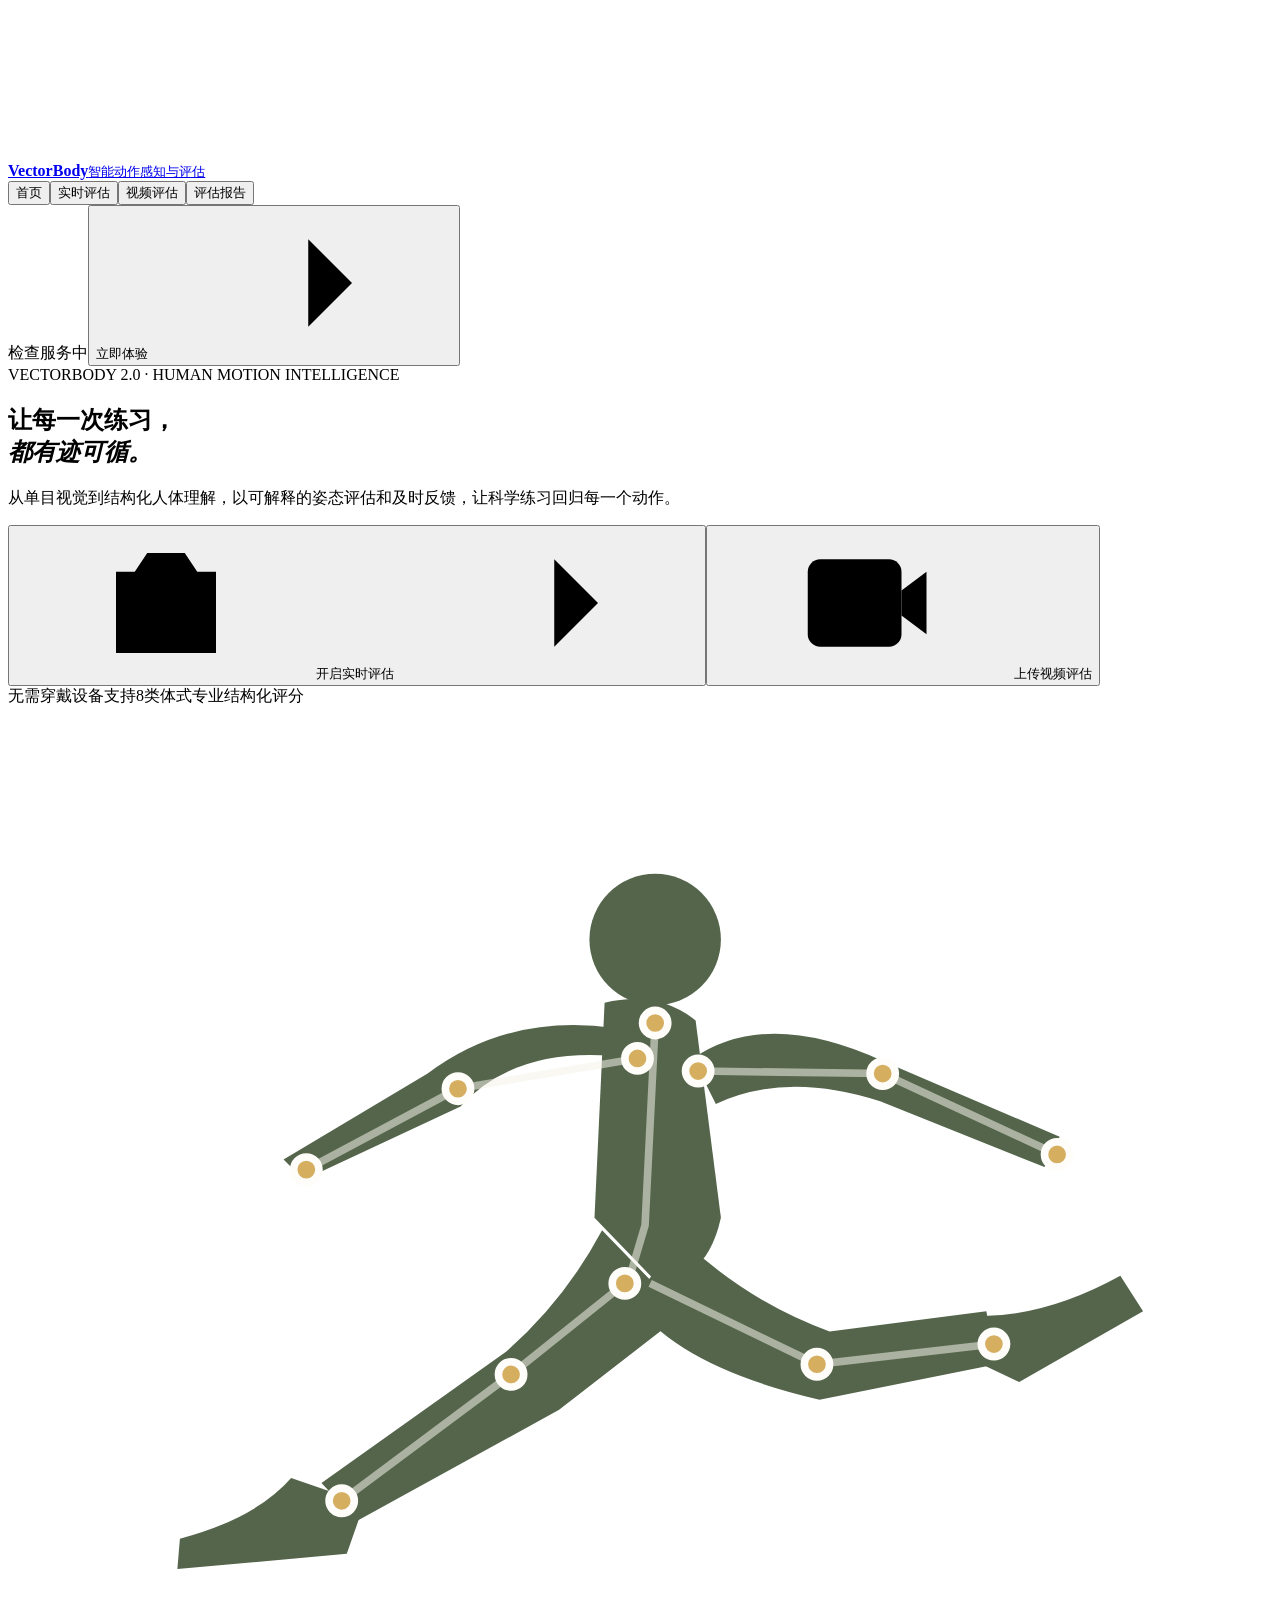
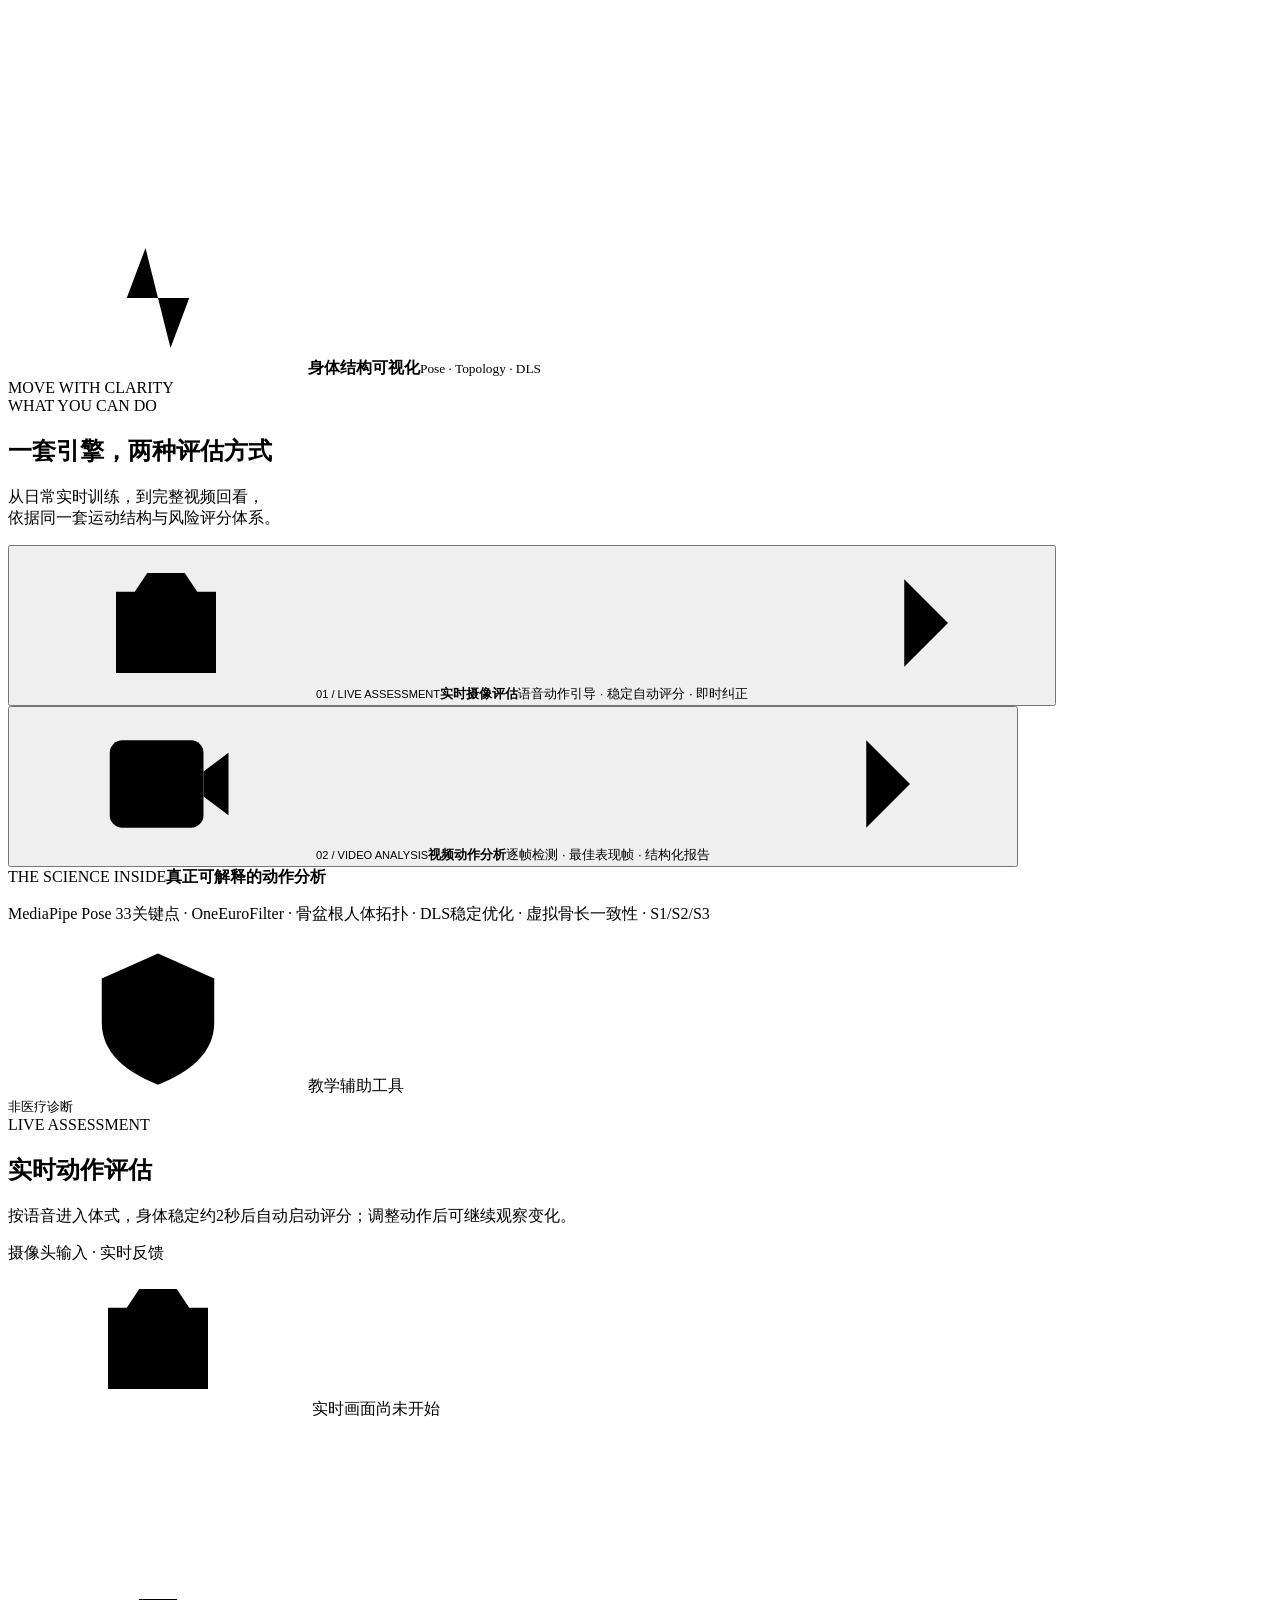
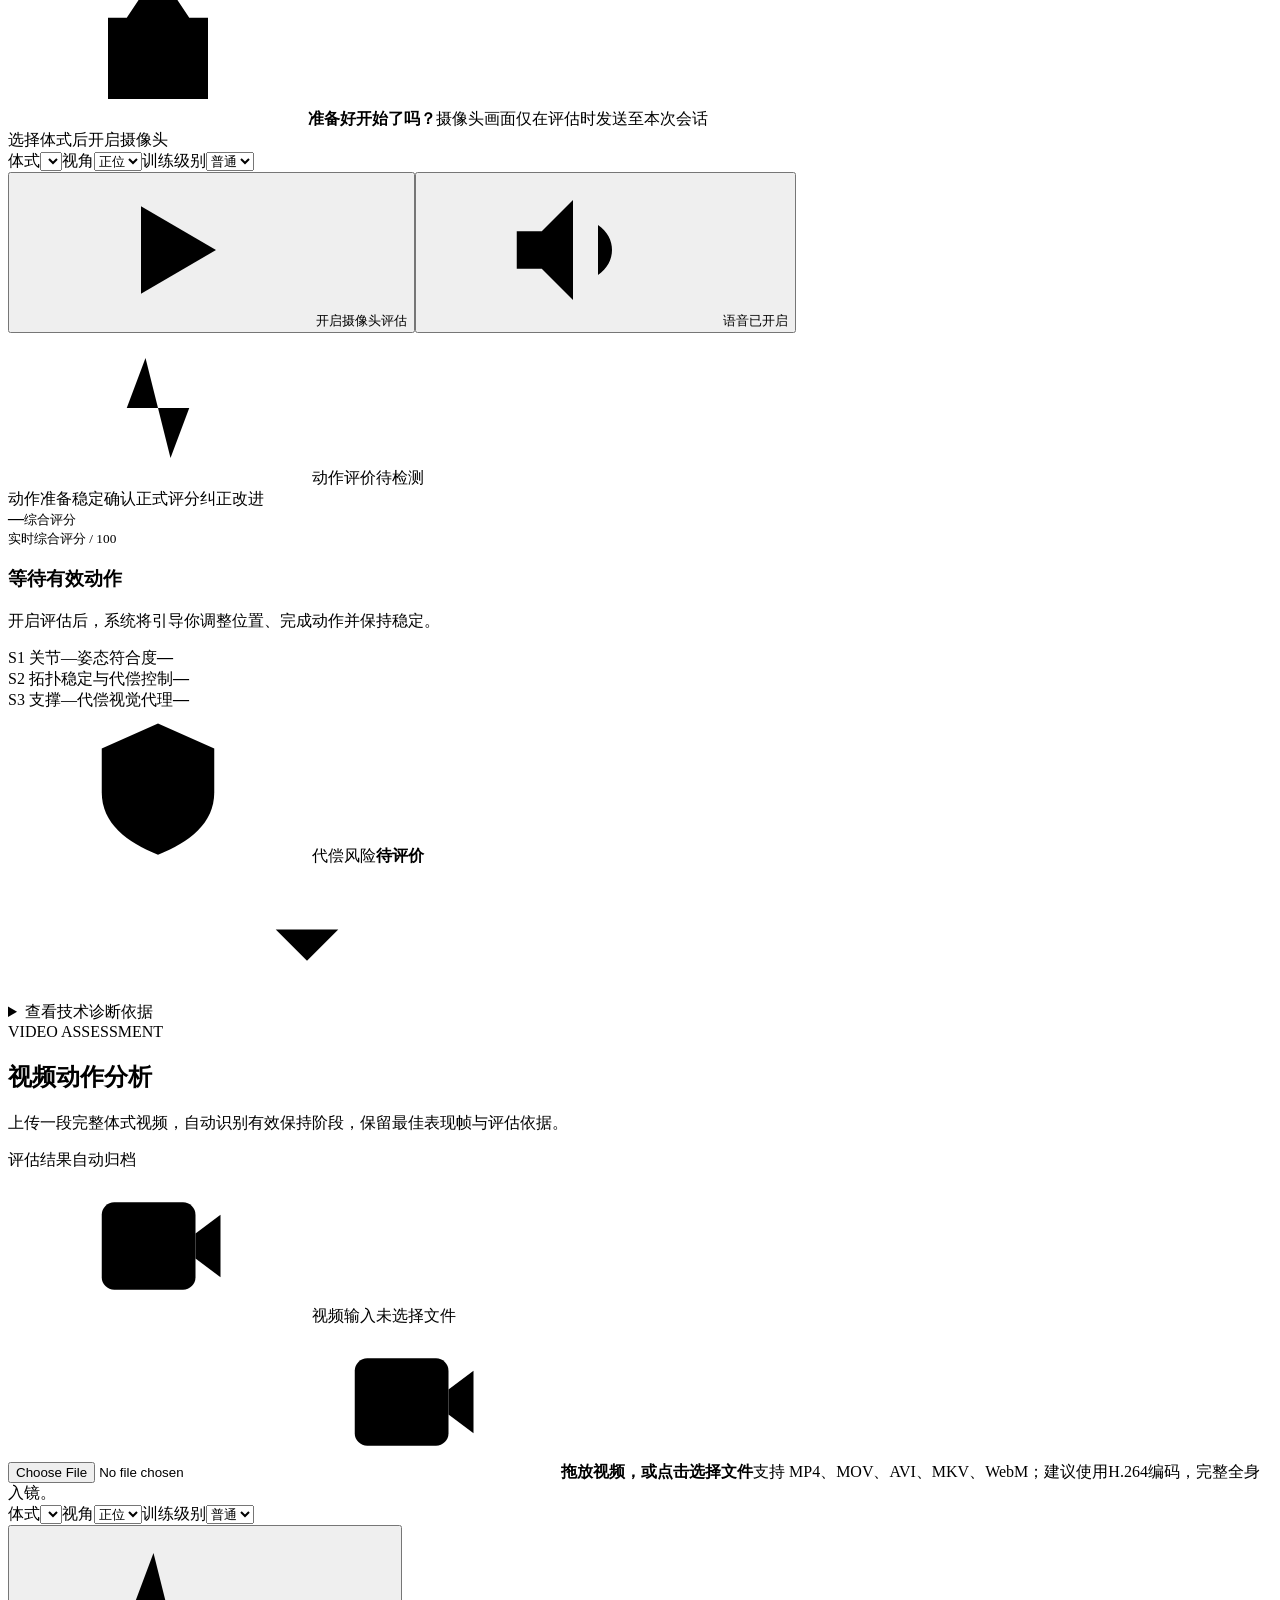
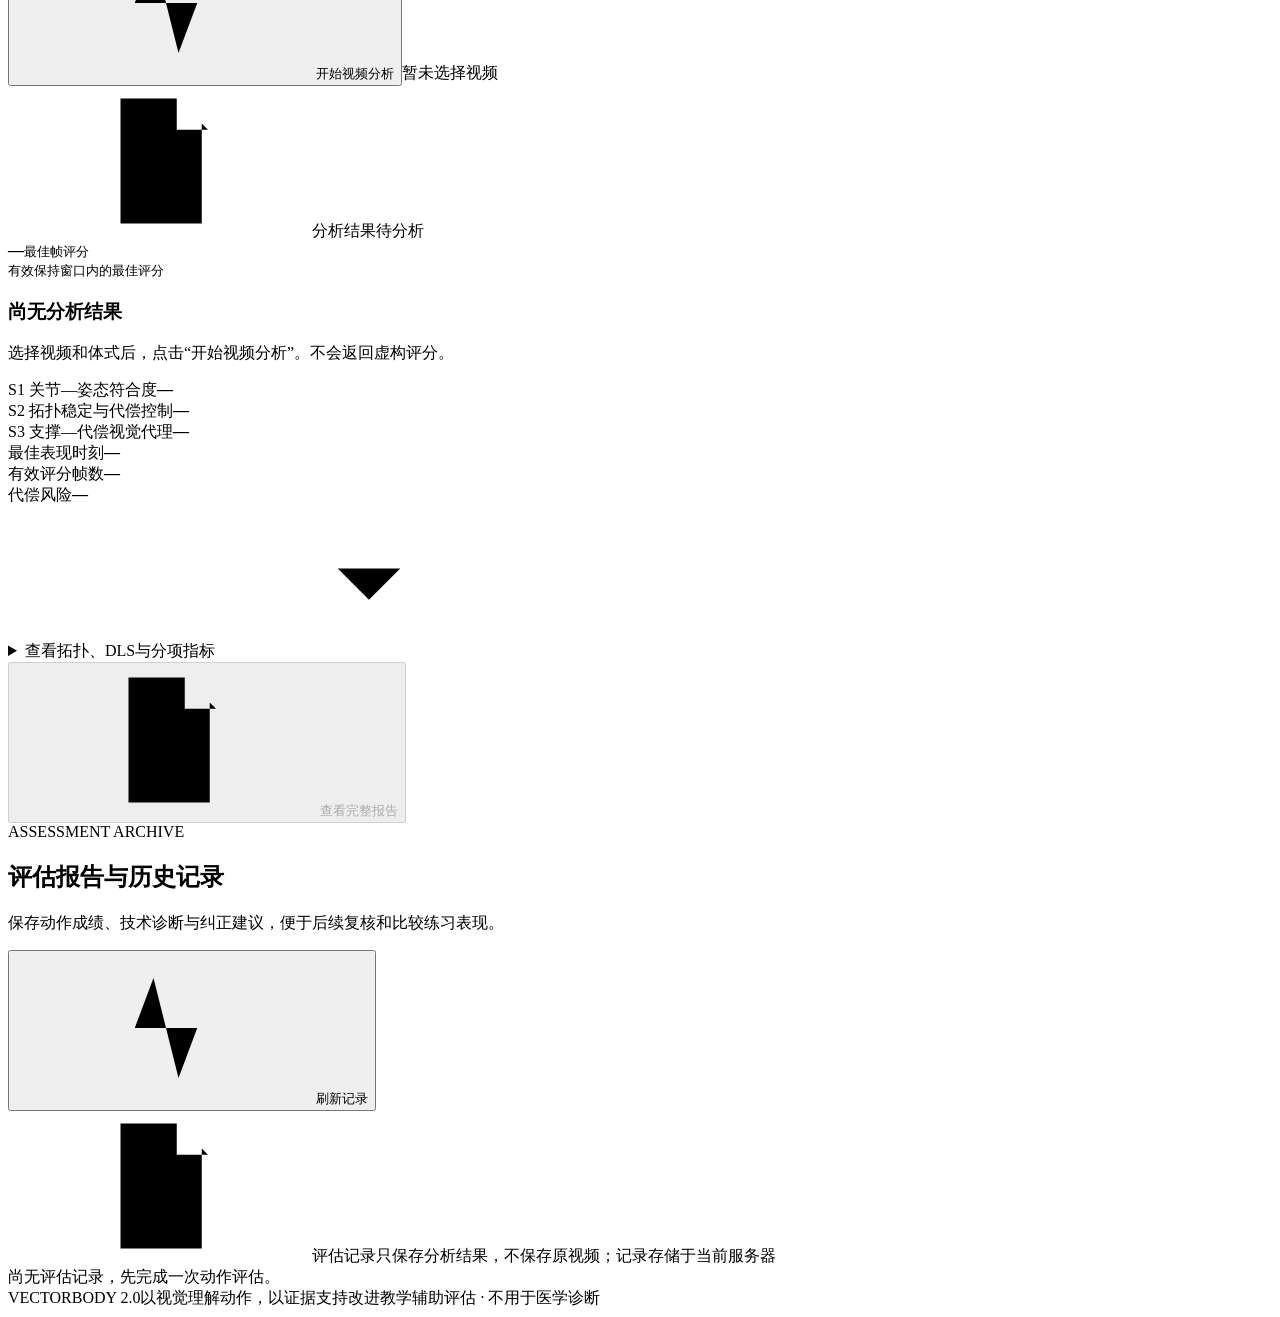
==== web/index.html @ fa5573c6 "feat(web): add four-page web interface" ====
<!doctype html>
<html lang="zh-CN">
<head>
  <meta charset="UTF-8"><meta name="viewport" content="width=device-width,initial-scale=1">
  <meta name="theme-color" content="#f8f6f0">
  <title>VectorBody — 科学地理解每一次动作</title>
  <link rel="stylesheet" href="/web/styles.css">
</head>
<body>
<svg class="svg-defs" aria-hidden="true" xmlns="http://www.w3.org/2000/svg">
 <symbol id="i-activity" viewBox="0 0 24 24"><path d="M3 12h4l3-8 4 16 3-8h4"/></symbol>
 <symbol id="i-camera" viewBox="0 0 24 24"><path d="M4 7h3l2-3h6l2 3h3v13H4z"/><circle cx="12" cy="13" r="4"/></symbol>
 <symbol id="i-video" viewBox="0 0 24 24"><rect x="3" y="5" width="15" height="14" rx="2"/><path d="m18 10 4-3v10l-4-3"/></symbol>
 <symbol id="i-report" viewBox="0 0 24 24"><path d="M6 2h9l4 4v16H6zM15 2v5h5M9 12h7M9 16h7"/></symbol>
 <symbol id="i-play" viewBox="0 0 24 24"><path d="m8 5 12 7-12 7z"/></symbol>
 <symbol id="i-check" viewBox="0 0 24 24"><path d="m5 12 5 5L20 7"/></symbol>
 <symbol id="i-arrow" viewBox="0 0 24 24"><path d="M4 12h16m-7-7 7 7-7 7"/></symbol>
 <symbol id="i-arrowleft" viewBox="0 0 24 24"><path d="M20 12H4m7-7-7 7 7 7"/></symbol>
 <symbol id="i-grid" viewBox="0 0 24 24"><rect x="3" y="3" width="7" height="7" rx="1"/><rect x="14" y="3" width="7" height="7" rx="1"/><rect x="3" y="14" width="7" height="7" rx="1"/><rect x="14" y="14" width="7" height="7" rx="1"/></symbol>
 <symbol id="i-alert" viewBox="0 0 24 24"><path d="m12 2 10 18H2zM12 9v5m0 4v.1"/></symbol>
 <symbol id="i-shield" viewBox="0 0 24 24"><path d="m12 2 9 4v7c0 5-4 8-9 10-5-2-9-5-9-10V6z"/><path d="m8 12 3 3 5-6"/></symbol>
 <symbol id="i-clock" viewBox="0 0 24 24"><circle cx="12" cy="12" r="9"/><path d="M12 6v6l4 2"/></symbol>
 <symbol id="i-volume" viewBox="0 0 24 24"><path d="M3 9h4l5-5v16l-5-5H3zM16 8c3 2 3 6 0 8"/></symbol>
 <symbol id="i-download" viewBox="0 0 24 24"><path d="M12 3v12m-5-5 5 5 5-5M4 17v4h16v-4"/></symbol>
 <symbol id="i-chevron" viewBox="0 0 24 24"><path d="m7 10 5 5 5-5"/></symbol>
 <symbol id="i-target" viewBox="0 0 24 24"><circle cx="12" cy="12" r="9"/><circle cx="12" cy="12" r="5"/><circle cx="12" cy="12" r="1"/></symbol>
 <symbol id="i-layers" viewBox="0 0 24 24"><path d="m12 3 9 5-9 5-9-5zM3 12l9 5 9-5M3 16l9 5 9-5"/></symbol>
</svg>
<div class="site">
<header class="nav-bar">
  <a class="brand" href="#home" data-go="home" aria-label="VectorBody 首页"><span class="brand-icon"><span></span></span><span class="brand-text"><strong>VectorBody</strong><small>智能动作感知与评估</small></span></a>
  <nav aria-label="主导航"><button class="nav-link current" data-go="home">首页</button><button class="nav-link" data-go="live">实时评估</button><button class="nav-link" data-go="video">视频评估</button><button class="nav-link" data-go="reports">评估报告</button></nav>
  <div class="nav-right"><span id="server-dot" class="online-state"><i></i><span>检查服务中</span></span><button id="nav-quick" class="nav-cta" data-go="live">立即体验 <svg><use href="#i-arrow"/></svg></button></div>
</header>
<main>
<section id="page-home" class="page active">
  <div class="hero">
   <div class="hero-copy"><span class="eyebrow"><i></i> VECTORBODY 2.0 · HUMAN MOTION INTELLIGENCE</span><h1>让每一次练习，<br><em>都有迹可循。</em></h1><p>从单目视觉到结构化人体理解，以可解释的姿态评估和及时反馈，让科学练习回归每一个动作。</p><div class="hero-buttons"><button class="btn primary" data-go="live"><svg><use href="#i-camera"/></svg>开启实时评估 <svg><use href="#i-arrow"/></svg></button><button class="btn outline" data-go="video"><svg><use href="#i-video"/></svg>上传视频评估</button></div><div class="hero-foot"><span>无需穿戴设备</span><span>支持8类体式</span><span>专业结构化评分</span></div></div>
   <div class="hero-visual" aria-hidden="true"><div class="sun"></div><div class="ground"></div><svg class="yoga-figure" viewBox="0 0 500 440"><g stroke="none" fill="#54654b"><circle cx="256" cy="92" r="26"/><path d="M236 117 Q257 112 272 124 L282 202 Q277 225 258 229 L232 202Z"/><path d="M239 138 Q200 135 179 158 L117 187 109 179 166 145 Q198 121 240 127Z"/><path d="M271 139 Q300 119 346 140 L416 170 410 182 345 156 Q308 144 280 157Z"/><path d="M235 207 Q220 235 197 255 L124 307 138 322 218 278 267 240Z"/><path d="M266 210 Q292 235 325 247 L387 239 391 260 321 274 Q265 261 247 235Z"/><path d="M112 305 Q98 321 68 329 L67 341 134 335 141 315Z"/><path d="M384 241 Q411 241 440 225 L449 239 400 267 381 258Z"/></g><g fill="none" stroke="#f5f2e8" stroke-width="3" opacity=".55"><path d="M256 125 252 205 244 232M249 139 178 151 118 183M273 144 346 145 415 177M244 228 199 264 132 314M254 228 320 260 390 252"/></g><g fill="#d5ae60" stroke="#fefdf9" stroke-width="3"><circle cx="256" cy="125" r="5"/><circle cx="249" cy="139" r="5"/><circle cx="178" cy="151" r="5"/><circle cx="118" cy="183" r="5"/><circle cx="273" cy="144" r="5"/><circle cx="346" cy="145" r="5"/><circle cx="415" cy="177" r="5"/><circle cx="244" cy="228" r="5"/><circle cx="199" cy="264" r="5"/><circle cx="132" cy="314" r="5"/><circle cx="320" cy="260" r="5"/><circle cx="390" cy="252" r="5"/></g></svg><div class="float-note"><span class="note-icon"><svg><use href="#i-activity"/></svg></span><span><strong>身体结构可视化</strong><small>Pose · Topology · DLS</small></span></div><span class="vertical-type">MOVE WITH CLARITY</span></div>
  </div>
  <div class="section-heading"><div><span class="section-kicker">WHAT YOU CAN DO</span><h2>一套引擎，两种评估方式</h2></div><p>从日常实时训练，到完整视频回看，<br>依据同一套运动结构与风险评分体系。</p></div>
  <div class="entry-grid"><button class="entry-card" data-go="live"><span class="entry-icon"><svg><use href="#i-camera"/></svg></span><span><small>01 / LIVE ASSESSMENT</small><strong>实时摄像评估</strong><span>语音动作引导 · 稳定自动评分 · 即时纠正</span></span><svg class="entry-arrow"><use href="#i-arrow"/></svg></button><button class="entry-card" data-go="video"><span class="entry-icon gold"><svg><use href="#i-video"/></svg></span><span><small>02 / VIDEO ANALYSIS</small><strong>视频动作分析</strong><span>逐帧检测 · 最佳表现帧 · 结构化报告</span></span><svg class="entry-arrow"><use href="#i-arrow"/></svg></button></div>
  <div class="credibility"><div><span class="eyebrow">THE SCIENCE INSIDE</span><strong>真正可解释的动作分析</strong><p>MediaPipe Pose 33关键点 · OneEuroFilter · 骨盆根人体拓扑 · DLS稳定优化 · 虚拟骨长一致性 · S1/S2/S3</p></div><div class="cred-badge"><svg><use href="#i-shield"/></svg><span>教学辅助工具<br><small>非医疗诊断</small></span></div></div>
</section>

<section id="page-live" class="page">
 <div class="page-intro"><div><span class="section-kicker">LIVE ASSESSMENT</span><h2>实时动作评估</h2><p>按语音进入体式，身体稳定约2秒后自动启动评分；调整动作后可继续观察变化。</p></div><span class="step-tag">摄像头输入 · 实时反馈</span></div>
 <div class="assessment-grid">
  <div class="panel stage-panel"><div class="panel-title"><span><svg><use href="#i-camera"/></svg> 实时画面</span><span id="live-status" class="status-tag neutral">尚未开始</span></div>
   <div class="video-stage" id="live-stage"><video id="live-player" autoplay muted playsinline></video><canvas id="live-overlay"></canvas><div class="empty-stage" id="live-empty"><svg><use href="#i-camera"/></svg><strong>准备好开始了吗？</strong><span>摄像头画面仅在评估时发送至本次会话</span></div><span class="stage-hint" id="live-hint">选择体式后开启摄像头</span></div>
   <div class="control-grid"><label>体式<select id="live-pose"></select></label><label>视角<select id="live-view"><option value="front">正位</option><option value="side">侧位</option></select></label><label>训练级别<select id="live-level"><option value="normal">普通</option><option value="beginner">新手</option></select></label></div>
   <div class="controls"><button class="btn primary" id="live-toggle"><svg><use href="#i-play"/></svg>开启摄像头评估</button><button class="btn subtle" id="voice-toggle"><svg><use href="#i-volume"/></svg><span>语音已开启</span></button></div>
  </div>
  <div class="panel result-panel"><div class="panel-title"><span><svg><use href="#i-activity"/></svg> 动作评价</span><span id="live-grade" class="status-tag neutral">待检测</span></div>
   <div class="phase-flow" id="phase-flow"><span class="on">动作准备</span><span>稳定确认</span><span>正式评分</span><span>纠正改进</span></div>
   <div class="score-block"><div class="score-circle" id="live-ring"><strong id="live-score">—</strong><small>综合评分</small></div><div class="score-explain"><small>实时综合评分 / 100</small><h3 id="live-headline">等待有效动作</h3><p id="live-advice">开启评估后，系统将引导你调整位置、完成动作并保持稳定。</p></div></div>
   <div id="live-metrics" class="metric-grid"><div><span>S1 关节—姿态符合度</span><strong>—</strong><i><em></em></i></div><div><span>S2 拓扑稳定与代偿控制</span><strong>—</strong><i><em></em></i></div><div><span>S3 支撑—代偿视觉代理</span><strong>—</strong><i><em></em></i></div></div>
   <div class="risk-strip"><span><svg><use href="#i-shield"/></svg> 代偿风险</span><strong id="live-risk">待评价</strong></div>
   <details class="tech-details"><summary>查看技术诊断依据 <svg><use href="#i-chevron"/></svg></summary><div id="live-tech">等待真实检测数据…</div></details>
  </div>
 </div>
</section>

<section id="page-video" class="page">
 <div class="page-intro"><div><span class="section-kicker">VIDEO ASSESSMENT</span><h2>视频动作分析</h2><p>上传一段完整体式视频，自动识别有效保持阶段，保留最佳表现帧与评估依据。</p></div><span class="step-tag">评估结果自动归档</span></div>
 <div class="assessment-grid">
  <div class="panel stage-panel"><div class="panel-title"><span><svg><use href="#i-video"/></svg> 视频输入</span><span class="status-tag neutral" id="upload-badge">未选择文件</span></div><label class="file-drop" id="file-drop"><input type="file" id="video-file" accept="video/mp4,video/quicktime,video/webm,video/x-matroska,video/*"><svg><use href="#i-video"/></svg><strong>拖放视频，或点击选择文件</strong><span>支持 MP4、MOV、AVI、MKV、WebM；建议使用H.264编码，完整全身入镜。</span></label><div class="video-stage uploaded-stage" id="uploaded-stage" hidden><video id="uploaded-player" controls playsinline></video><canvas id="uploaded-overlay"></canvas></div>
   <div class="control-grid"><label>体式<select id="video-pose"></select></label><label>视角<select id="video-view"><option value="front">正位</option><option value="side">侧位</option></select></label><label>训练级别<select id="video-level"><option value="normal">普通</option><option value="beginner">新手</option></select></label></div>
   <div class="controls"><button class="btn primary" id="analyze-video"><svg><use href="#i-activity"/></svg>开始视频分析</button><span class="subtle-caption" id="upload-info">暂未选择视频</span></div>
  </div>
  <div class="panel result-panel"><div class="panel-title"><span><svg><use href="#i-report"/></svg> 分析结果</span><span class="status-tag neutral" id="video-grade">待分析</span></div>
   <div class="score-block"><div class="score-circle" id="video-ring"><strong id="video-score">—</strong><small>最佳帧评分</small></div><div class="score-explain"><small>有效保持窗口内的最佳评分</small><h3 id="video-headline">尚无分析结果</h3><p id="video-advice">选择视频和体式后，点击“开始视频分析”。不会返回虚构评分。</p></div></div>
   <div class="metric-grid" id="video-metrics"><div><span>S1 关节—姿态符合度</span><strong>—</strong><i><em></em></i></div><div><span>S2 拓扑稳定与代偿控制</span><strong>—</strong><i><em></em></i></div><div><span>S3 支撑—代偿视觉代理</span><strong>—</strong><i><em></em></i></div></div>
   <div class="data-inline"><div><span>最佳表现时刻</span><strong id="best-time">—</strong></div><div><span>有效评分帧数</span><strong id="valid-frames">—</strong></div><div><span>代偿风险</span><strong id="video-risk">—</strong></div></div>
   <details class="tech-details"><summary>查看拓扑、DLS与分项指标 <svg><use href="#i-chevron"/></svg></summary><div id="video-tech">等待真实检测数据…</div></details>
   <button class="btn outline wide" id="show-video-report" disabled><svg><use href="#i-report"/></svg> 查看完整报告</button>
  </div>
 </div>
</section>

<section id="page-reports" class="page">
 <div class="page-intro"><div><span class="section-kicker">ASSESSMENT ARCHIVE</span><h2>评估报告与历史记录</h2><p>保存动作成绩、技术诊断与纠正建议，便于后续复核和比较练习表现。</p></div><button class="btn outline" id="refresh-reports"><svg><use href="#i-activity"/></svg>刷新记录</button></div>
 <div class="panel reports-panel"><div class="panel-title"><span><svg><use href="#i-report"/></svg> 评估记录</span><span class="subtle-caption">只保存分析结果，不保存原视频；记录存储于当前服务器</span></div><div id="reports-list" class="report-list"><div class="empty-message">尚无评估记录，先完成一次动作评估。</div></div></div>
 <div id="report-detail" class="panel detail-panel" hidden><div class="panel-title"><span><svg><use href="#i-report"/></svg> 完整评估报告</span><button class="btn subtle" id="print-report"><svg><use href="#i-download"/></svg>打印 / 保存PDF</button></div><div id="report-content"></div></div>
</section>
</main>
<footer><span>VECTORBODY 2.0</span><span>以视觉理解动作，以证据支持改进</span><span>教学辅助评估 · 不用于医学诊断</span></footer>
</div>
<div id="toast" role="status" aria-live="polite"></div>
<script src="/web/app.js" defer></script>
</body>
</html>
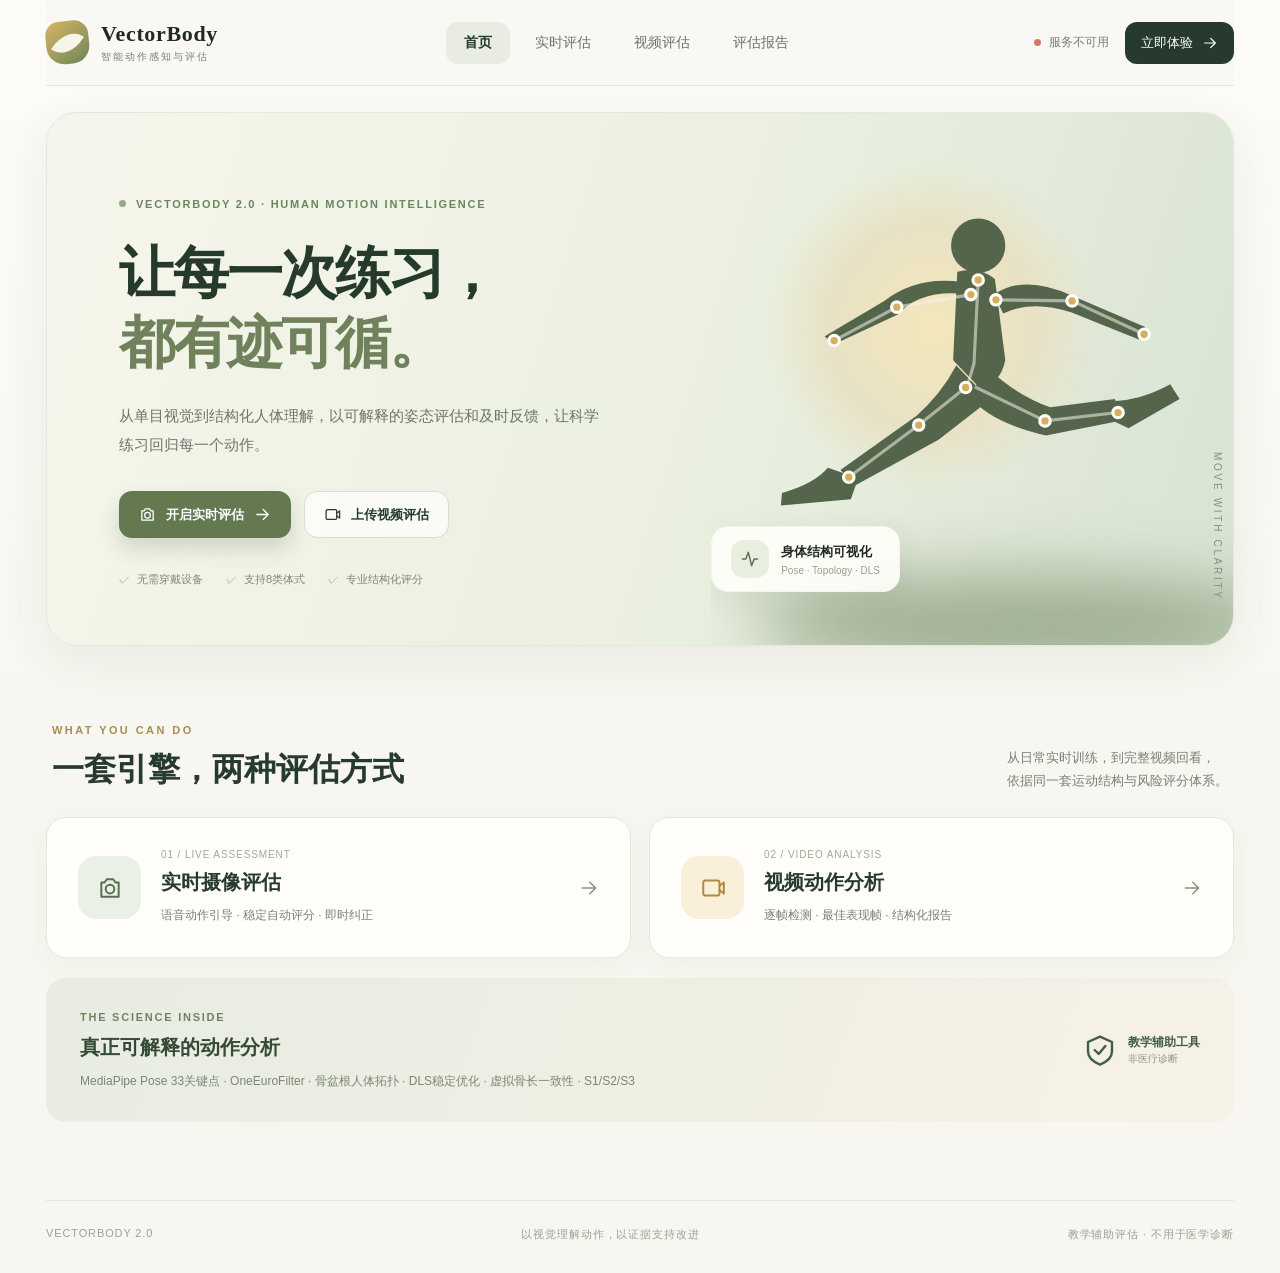
==== commit 2c591e9b: "feat: add anatomical map panels and photo-archive report layout" ====
--- a/web/index.html
+++ b/web/index.html
@@ -25,6 +25,8 @@
  <symbol id="i-chevron" viewBox="0 0 24 24"><path d="m7 10 5 5 5-5"/></symbol>
  <symbol id="i-target" viewBox="0 0 24 24"><circle cx="12" cy="12" r="9"/><circle cx="12" cy="12" r="5"/><circle cx="12" cy="12" r="1"/></symbol>
  <symbol id="i-layers" viewBox="0 0 24 24"><path d="m12 3 9 5-9 5-9-5zM3 12l9 5 9-5M3 16l9 5 9-5"/></symbol>
+ <symbol id="i-image" viewBox="0 0 24 24"><rect x="3" y="3" width="18" height="18" rx="3"/><circle cx="9" cy="9" r="2"/><path d="m4 18 6-6 4 4 3-3 4 5"/></symbol>
+ <symbol id="i-focus" viewBox="0 0 24 24"><circle cx="12" cy="12" r="4"/><path d="M8 2H4a2 2 0 0 0-2 2v4m14-6h4a2 2 0 0 1 2 2v4M2 16v4a2 2 0 0 0 2 2h4m8 0h4a2 2 0 0 0 2-2v-4"/></symbol>
 </svg>
 <div class="site">
 <header class="nav-bar">
@@ -56,6 +58,7 @@
    <div class="score-block"><div class="score-circle" id="live-ring"><strong id="live-score">—</strong><small>综合评分</small></div><div class="score-explain"><small>实时综合评分 / 100</small><h3 id="live-headline">等待有效动作</h3><p id="live-advice">开启评估后，系统将引导你调整位置、完成动作并保持稳定。</p></div></div>
    <div id="live-metrics" class="metric-grid"><div><span>S1 关节—姿态符合度</span><strong>—</strong><i><em></em></i></div><div><span>S2 拓扑稳定与代偿控制</span><strong>—</strong><i><em></em></i></div><div><span>S3 支撑—代偿视觉代理</span><strong>—</strong><i><em></em></i></div></div>
    <div class="risk-strip"><span><svg><use href="#i-shield"/></svg> 代偿风险</span><strong id="live-risk">待评价</strong></div>
+   <details class="anatomy-details"><summary>骨骼与肌肉视图 · 重点关注部位 <svg><use href="#i-chevron"/></svg></summary><div id="live-anatomy-host" class="anatomy-host"><p class="subtle-caption">完成有效评分后显示可视化位置提示。</p></div></details>
    <details class="tech-details"><summary>查看技术诊断依据 <svg><use href="#i-chevron"/></svg></summary><div id="live-tech">等待真实检测数据…</div></details>
   </div>
  </div>
@@ -72,6 +75,7 @@
    <div class="score-block"><div class="score-circle" id="video-ring"><strong id="video-score">—</strong><small>最佳帧评分</small></div><div class="score-explain"><small>有效保持窗口内的最佳评分</small><h3 id="video-headline">尚无分析结果</h3><p id="video-advice">选择视频和体式后，点击“开始视频分析”。不会返回虚构评分。</p></div></div>
    <div class="metric-grid" id="video-metrics"><div><span>S1 关节—姿态符合度</span><strong>—</strong><i><em></em></i></div><div><span>S2 拓扑稳定与代偿控制</span><strong>—</strong><i><em></em></i></div><div><span>S3 支撑—代偿视觉代理</span><strong>—</strong><i><em></em></i></div></div>
    <div class="data-inline"><div><span>最佳表现时刻</span><strong id="best-time">—</strong></div><div><span>有效评分帧数</span><strong id="valid-frames">—</strong></div><div><span>代偿风险</span><strong id="video-risk">—</strong></div></div>
+   <details class="anatomy-details"><summary>骨骼与肌肉视图 · 重点关注部位 <svg><use href="#i-chevron"/></svg></summary><div id="video-anatomy-host" class="anatomy-host"><p class="subtle-caption">完成有效评分后显示可视化位置提示。</p></div></details>
    <details class="tech-details"><summary>查看拓扑、DLS与分项指标 <svg><use href="#i-chevron"/></svg></summary><div id="video-tech">等待真实检测数据…</div></details>
    <button class="btn outline wide" id="show-video-report" disabled><svg><use href="#i-report"/></svg> 查看完整报告</button>
   </div>
@@ -80,8 +84,8 @@
 
 <section id="page-reports" class="page">
  <div class="page-intro"><div><span class="section-kicker">ASSESSMENT ARCHIVE</span><h2>评估报告与历史记录</h2><p>保存动作成绩、技术诊断与纠正建议，便于后续复核和比较练习表现。</p></div><button class="btn outline" id="refresh-reports"><svg><use href="#i-activity"/></svg>刷新记录</button></div>
- <div class="panel reports-panel"><div class="panel-title"><span><svg><use href="#i-report"/></svg> 评估记录</span><span class="subtle-caption">只保存分析结果，不保存原视频；记录存储于当前服务器</span></div><div id="reports-list" class="report-list"><div class="empty-message">尚无评估记录，先完成一次动作评估。</div></div></div>
- <div id="report-detail" class="panel detail-panel" hidden><div class="panel-title"><span><svg><use href="#i-report"/></svg> 完整评估报告</span><button class="btn subtle" id="print-report"><svg><use href="#i-download"/></svg>打印 / 保存PDF</button></div><div id="report-content"></div></div>
+ <div class="panel reports-panel"><div class="panel-title"><span><svg><use href="#i-report"/></svg> 评估记录</span><span class="subtle-caption">每份新报告保留最佳帧原图及骨架标注图；不保存完整视频。照片存储于当前服务器</span></div><div id="reports-list" class="report-list"><div class="empty-message">尚无评估记录，先完成一次动作评估。</div></div></div>
+ <div id="report-detail" class="panel detail-panel" hidden><div class="panel-title"><span><svg><use href="#i-report"/></svg> 图像证据与完整评估报告</span><button class="btn subtle" id="print-report"><svg><use href="#i-download"/></svg>打印 / 保存PDF</button></div><div id="report-content"></div></div>
 </section>
 </main>
 <footer><span>VECTORBODY 2.0</span><span>以视觉理解动作，以证据支持改进</span><span>教学辅助评估 · 不用于医学诊断</span></footer>
--- a/web/styles.css
+++ b/web/styles.css
@@ -0,0 +1 @@
+:root{--bg:#f8f6f0;--paper:#fffefa;--ink:#202a21;--deep:#263b2d;--olive:#657951;--olive2:#8c9b79;--olivewash:#eef2e9;--maple:#d8ad58;--maplewash:#f9edce;--line:#e8e7df;--muted:#778176;--shadow:0 16px 48px rgba(38,59,45,.07);--radius:20px}*{box-sizing:border-box}html{scroll-behavior:smooth}body{margin:0;background:var(--bg);font-family:Inter,"PingFang SC","Microsoft YaHei",Arial,sans-serif;color:var(--ink);-webkit-font-smoothing:antialiased}button,select,input{font:inherit}button{cursor:pointer}svg{width:20px;height:20px;fill:none;stroke:currentColor;stroke-linecap:round;stroke-linejoin:round;stroke-width:1.8}.svg-defs{display:none}.site{max-width:1536px;min-height:100vh;margin:auto;background:linear-gradient(180deg,#fcfbf8 0,#f8f6f0 740px);padding:0 46px}.nav-bar{height:86px;display:flex;align-items:center;justify-content:space-between;gap:24px;position:sticky;top:0;z-index:20;background:rgba(250,248,243,.91);backdrop-filter:blur(18px);border-bottom:1px solid rgba(64,81,67,.1)}.brand{display:flex;align-items:center;gap:12px;text-decoration:none;color:inherit;white-space:nowrap}.brand-icon{width:43px;height:43px;display:grid;place-items:center;border-radius:14px 14px 18px 18px;background:linear-gradient(145deg,#d8b465,#6b8757);transform:rotate(-6deg)}.brand-icon span{width:21px;height:28px;border-radius:95% 0 90% 0;background:#f7f4e9;transform:rotate(38deg)}.brand-text strong{font:700 22px Georgia,serif;letter-spacing:.03em}.brand-text small{font-size:10px;color:var(--muted);display:block;letter-spacing:.2em;margin-top:3px}.nav-bar nav{display:flex;align-items:center;gap:7px}.nav-link{border:0;background:transparent;color:#69776a;border-radius:12px;padding:12px 18px;font-size:14px;white-space:nowrap}.nav-link.current{background:#e8ece2;color:var(--deep);font-weight:750}.nav-right{display:flex;gap:16px;align-items:center}.online-state{font-size:12px;color:var(--muted);display:flex;align-items:center;gap:8px;white-space:nowrap}.online-state i{display:block;width:7px;height:7px;border-radius:50%;background:#cfae68}.online-state.online i{background:#7a9e6b}.online-state.offline i{background:#d57760}.nav-cta{display:flex;align-items:center;gap:9px;padding:11px 16px;border:0;border-radius:12px;color:white;background:var(--deep);font-size:13px}.nav-cta svg{width:16px}.page{display:none;animation:appear .25s ease}.page.active{display:block}@keyframes appear{from{opacity:.5;transform:translateY(6px)}to{opacity:1;transform:none}}.hero{min-height:526px;margin-top:26px;border-radius:31px;overflow:hidden;display:grid;grid-template-columns:1.12fr .88fr;background:linear-gradient(107deg,#f6f5eb 5%,#e9efdf 60%,#d8e3d3 100%);box-shadow:var(--shadow);border:1px solid #e5e8dd}.hero-copy{padding:80px 0 58px 72px;position:relative;z-index:2}.eyebrow{display:inline-flex;align-items:center;gap:10px;font-size:11px;color:#6b8661;letter-spacing:.16em;font-weight:750}.eyebrow i{width:7px;height:7px;background:#94a987;border-radius:50%}.hero h1{font:650 clamp(40px,4.35vw,68px)/1.26 "STSong","Noto Serif SC",Georgia,serif;color:#253a2a;letter-spacing:-.035em;margin:27px 0 24px}.hero h1 em{font-style:normal;color:#70825c}.hero-copy>p{line-height:1.9;font-size:15px;color:#6b766c;max-width:490px;margin:0 0 32px}.hero-buttons{display:flex;flex-wrap:wrap;gap:13px}.btn{display:inline-flex;align-items:center;justify-content:center;gap:10px;padding:12px 19px;font-weight:700;font-size:13px;border-radius:13px;min-height:47px;border:1px solid transparent;transition:transform .15s,box-shadow .15s}.btn:hover:not(:disabled){transform:translateY(-1px)}.btn svg{width:17px;height:17px}.btn.primary{background:var(--olive);color:#fff;box-shadow:0 11px 20px rgba(65,90,62,.19)}.btn.outline{color:var(--deep);background:rgba(255,255,255,.7);border-color:#d8dcd2}.btn.subtle{color:#65735e;background:#f1f3ee}.btn.wide{width:100%;margin-top:22px}.btn:disabled{opacity:.45;cursor:not-allowed}.hero-foot{display:flex;flex-wrap:wrap;gap:23px;margin-top:34px;color:#7d8977;font-size:11px}.hero-foot span:before{content:'✓';margin-right:7px;color:#9ba989}.hero-visual{position:relative;min-height:470px;overflow:hidden}.sun{position:absolute;width:340px;height:340px;top:44px;left:10%;border-radius:50%;background:radial-gradient(circle,#f4e6ba 0%,#e8e2c5 43%,rgba(234,231,203,0) 70%)}.ground{position:absolute;left:8%;right:-10%;height:100px;bottom:-30px;background:#9eae90;filter:blur(32px);border-radius:100%}.yoga-figure{position:absolute;top:0;left:0;width:100%;height:100%}.float-note{position:absolute;display:flex;gap:12px;align-items:center;bottom:53px;left:0;background:rgba(255,254,250,.93);padding:13px 19px;border-radius:17px;box-shadow:0 9px 30px rgba(50,76,47,.09);border:1px solid #f6f4ee}.float-note .note-icon{background:#e9eedf;border-radius:13px;padding:9px;color:#5d7354;display:grid}.float-note strong{display:block;font-size:13px}.float-note small{display:block;margin-top:4px;color:#9a9e93;font-size:10px}.vertical-type{position:absolute;right:10px;bottom:45px;writing-mode:vertical-rl;letter-spacing:.27em;font-size:10px;color:#809279}.section-heading{display:flex;align-items:end;justify-content:space-between;gap:22px;margin:74px 6px 25px}.section-kicker{font-size:11px;letter-spacing:.22em;color:#a58e57;font-weight:750}.section-heading h2,.page-intro h2{font:700 32px "STSong","Noto Serif SC",serif;margin:10px 0 0;color:#263a2d}.section-heading p{color:var(--muted);line-height:1.8;font-size:13px;margin:0}.entry-grid{display:grid;grid-template-columns:1fr 1fr;gap:18px}.entry-card{display:flex;align-items:center;text-align:left;gap:20px;padding:31px;border-radius:20px;background:var(--paper);border:1px solid #e6e8dd;box-shadow:0 8px 28px rgba(50,67,48,.045);transition:transform .2s,box-shadow .2s}.entry-card:hover{transform:translateY(-4px);box-shadow:var(--shadow)}.entry-icon{width:63px;height:63px;min-width:63px;display:grid;place-items:center;border-radius:18px;background:#eaf0e5;color:#586e50}.entry-icon svg{width:26px;height:26px}.entry-icon.gold{background:#faf0d9;color:#ad8840}.entry-card small{display:block;font-size:10px;color:#a6a896;letter-spacing:.09em}.entry-card strong{display:block;color:var(--deep);font-size:20px;margin:9px 0}.entry-card span>span{display:block;color:var(--muted);font-size:12px;line-height:1.7}.entry-arrow{margin-left:auto;color:#81977a;min-width:20px}.credibility{display:flex;gap:20px;justify-content:space-between;align-items:center;margin:20px 0 78px;padding:29px 34px;border-radius:20px;background:linear-gradient(110deg,#e8ece2,#f6f1e6)}.credibility strong{display:block;margin:9px 0;font-size:20px;color:#344c37}.credibility p{font-size:12px;color:#7a8775;line-height:1.9;margin:0}.cred-badge{display:flex;align-items:center;gap:12px;white-space:nowrap;color:#435d48;font-weight:750;font-size:12px}.cred-badge svg{width:32px;height:32px}.cred-badge small{font-weight:400;color:#8c9688}footer{display:flex;justify-content:space-between;gap:15px;padding:26px 0 31px;margin-top:50px;border-top:1px solid #e5e5df;color:#9aa197;font-size:11px;letter-spacing:.08em}.page-intro{display:flex;justify-content:space-between;align-items:end;gap:20px;padding:54px 3px 29px}.page-intro h2{font-size:39px}.page-intro p{color:var(--muted);font-size:13px;line-height:1.75;margin:13px 0 0}.step-tag{background:#ebefe7;border:1px solid #dce5d4;color:#6b7a61;border-radius:40px;padding:10px 14px;font-size:12px;white-space:nowrap}.assessment-grid{display:grid;grid-template-columns:1.04fr .96fr;gap:20px;align-items:start}.panel{background:var(--paper);border:1px solid var(--line);border-radius:22px;box-shadow:0 12px 38px rgba(49,59,42,.045);overflow:hidden}.panel-title{display:flex;align-items:center;justify-content:space-between;gap:18px;padding:19px 22px;border-bottom:1px solid #eeeee7;font-weight:750;font-size:14px}.panel-title>span:first-child{display:flex;gap:10px;align-items:center}.panel-title svg{width:18px;height:18px;color:#627a55}.status-tag{font-size:11px;border-radius:30px;padding:7px 12px;color:#3f6742;background:#e9f0e2;white-space:nowrap}.status-tag.neutral{color:#868d81;background:#f1f2ed}.video-stage{height:385px;background:linear-gradient(150deg,#253828,#586c56);position:relative;margin:17px 18px 20px;border-radius:15px;overflow:hidden}.video-stage video{width:100%;height:100%;object-fit:contain;position:absolute;inset:0;z-index:1}.video-stage canvas{position:absolute;inset:0;width:100%;height:100%;z-index:2;pointer-events:none}.empty-stage{height:100%;width:100%;display:flex;flex-direction:column;align-items:center;justify-content:center;gap:13px;color:#f3f3ed;position:relative;z-index:3;background:radial-gradient(circle at 50% 22%,rgba(207,220,186,.12),transparent 60%)}.empty-stage svg{width:50px;height:50px;opacity:.66}.empty-stage strong{font-size:20px}.empty-stage span{font-size:12px;color:#c6d1c5}.stage-hint{position:absolute;bottom:15px;left:15px;right:15px;z-index:4;border-radius:10px;background:rgba(21,39,22,.75);color:#fff;font-size:12px;padding:11px 13px;backdrop-filter:blur(4px)}.control-grid{display:grid;grid-template-columns:1.5fr 1fr 1fr;gap:13px;margin:0 19px 19px}.control-grid label{display:flex;flex-direction:column;gap:8px;font-size:12px;color:#798677}.control-grid select{background:#fafaf6;border:1px solid #e5e9de;border-radius:11px;padding:12px;color:#344235;min-width:0;outline:none}.controls{display:flex;gap:12px;align-items:center;padding:0 19px 22px}.result-panel{padding-bottom:20px}.phase-flow{display:grid;grid-template-columns:repeat(4,1fr);gap:5px;padding:22px 22px 8px}.phase-flow span{background:#f5f5f0;border:1px solid #efeee7;border-radius:10px;padding:11px 4px;text-align:center;font-size:11px;color:#93998f}.phase-flow span.on{background:#e9efe2;border-color:#d0dfcb;color:#506e45;font-weight:800}.score-block{display:flex;gap:28px;align-items:center;padding:25px 25px 17px}.score-circle{width:146px;height:146px;min-width:146px;border-radius:50%;display:flex;flex-direction:column;justify-content:center;align-items:center;border:10px solid #e9ecdf;position:relative;background:linear-gradient(180deg,#fffefa,#f8faf5);color:#2d492f}.score-circle strong{font-size:43px;font-weight:750;letter-spacing:-.05em}.score-circle small{font-size:12px;color:#9b9e94}.score-explain small{font-size:11px;color:#9a9e91}.score-explain h3{font-size:22px;margin:10px 0 8px;color:#314537}.score-explain p{color:#7c847b;font-size:12px;line-height:1.8;margin:0}.metric-grid{display:grid;gap:14px;margin:12px 24px 19px}.metric-grid>div{display:grid;grid-template-columns:1fr auto;align-items:center;gap:9px}.metric-grid span{font-size:12px;color:#727d70}.metric-grid strong{color:#344c37;font-size:16px}.metric-grid i{grid-column:1/-1;display:block;height:6px;background:#f0f0e9;border-radius:50px;overflow:hidden}.metric-grid em{display:block;width:0;height:100%;background:linear-gradient(90deg,#aab89c,#6b805e);border-radius:50px;transition:width .4s}.risk-strip{margin:20px 24px;padding:16px 19px;border-radius:13px;background:#f8f6ed;display:flex;align-items:center;justify-content:space-between}.risk-strip span{display:flex;gap:10px;align-items:center;color:#727e70;font-size:13px}.risk-strip svg{color:#879979;width:20px}.risk-strip strong{color:#3d5b3e;font-size:16px}.tech-details{margin:20px 24px 0;border:1px solid #e9e9e2;border-radius:12px;overflow:hidden}.tech-details summary{padding:14px 17px;display:flex;justify-content:space-between;align-items:center;cursor:pointer;color:#687967;font-weight:700;font-size:12px;list-style:none}.tech-details summary svg{width:16px}.tech-details>div{padding:13px 17px;border-top:1px solid #ecece8;font-size:12px;color:#6c786b;line-height:2}.tech-item{display:flex;justify-content:space-between;gap:10px;border-bottom:1px solid #f0f0ec}.tech-item strong{color:#3e573d}.file-drop{margin:18px 18px 12px;display:flex;align-items:center;justify-content:center;flex-direction:column;min-height:154px;gap:11px;background:#f7f8f3;border:1.5px dashed #cbd7c3;border-radius:15px;color:#60765b;cursor:pointer;text-align:center;padding:22px}.file-drop input{display:none}.file-drop svg{width:33px;height:33px}.file-drop strong{font-size:16px;color:#4a6248}.file-drop span{font-size:11px;color:#9da69a;line-height:1.5}.file-drop.drag{background:#e8eee4;border-color:#6e9162}.uploaded-stage{height:240px}.subtle-caption{font-size:11px;color:#98a197}.data-inline{display:grid;grid-template-columns:repeat(3,1fr);gap:10px;margin:12px 24px}.data-inline>div{padding:15px 10px;border-radius:12px;background:#f7f8f2}.data-inline span{display:block;font-size:10px;color:#98a095}.data-inline strong{display:block;margin-top:10px;font-size:19px;color:#435844}.reports-panel{min-height:230px}.report-list{padding:12px 20px}.report-row{display:grid;grid-template-columns:1fr auto auto;align-items:center;gap:16px;padding:16px 4px;border-bottom:1px solid #ecece5}.report-row:last-child{border:0}.report-name{font-weight:700;font-size:14px;color:#344936}.report-name small{display:block;color:#9a9e96;font-size:11px;font-weight:400;margin-top:6px}.report-score{color:#486d4d;font-weight:800;font-size:21px}.report-action{background:#eef2e8;border:0;padding:10px 13px;border-radius:10px;color:#4b6847;font-size:12px}.empty-message{padding:35px 8px;color:#a0a69e;text-align:center;font-size:13px}.detail-panel{margin-top:20px}.detail-body{padding:25px}.detail-head{display:flex;justify-content:space-between;border-bottom:1px solid var(--line);padding-bottom:22px}.detail-head h3{margin:0 0 7px}.detail-head p{margin:0;font-size:12px;color:#9a9e96}.detail-head strong{font-size:34px;color:#577252}.report-dims{display:grid;grid-template-columns:repeat(3,1fr);gap:12px;margin:20px 0}.report-dims div{padding:16px;border-radius:12px;background:#f5f7f1}.report-dims strong{font-size:24px;color:#4e6d4c}.report-dims span{display:block;font-size:11px;color:#899586;margin-top:7px}.detail-advice{background:#f8f4e8;padding:16px;border-radius:12px;color:#7b704d;line-height:1.8;font-size:13px}.metric-table{width:100%;border-collapse:collapse;font-size:11px;color:#7d877c}.metric-table th,.metric-table td{border-bottom:1px solid #efeee7;text-align:left;padding:9px}#toast{position:fixed;bottom:28px;left:50%;transform:translate(-50%,30px);opacity:0;background:#2f4533;color:white;padding:13px 19px;border-radius:12px;box-shadow:var(--shadow);z-index:100;transition:.2s;pointer-events:none;font-size:13px;max-width:min(90vw,560px)}#toast.show{transform:translate(-50%,0);opacity:1}@media(max-width:1200px){.site{padding:0 25px}.nav-link{padding:10px}.nav-right .online-state{display:none}.assessment-grid{grid-template-columns:1fr}.hero-copy{padding-left:43px}}@media(max-width:760px){.site{padding:0 14px}.nav-bar{height:72px}.nav-bar nav{position:fixed;top:72px;left:0;right:0;justify-content:center;background:rgba(252,251,247,.97);border-bottom:1px solid #e9e9e2;padding:8px 4px;gap:2px}.nav-link{font-size:11px;padding:9px}.nav-cta{display:none}.brand-text strong{font-size:20px}.hero{margin-top:73px;grid-template-columns:1fr;min-height:0}.hero-copy{padding:45px 25px 10px}.hero h1{font-size:42px}.hero-visual{min-height:300px}.yoga-figure{height:370px;top:-35px}.float-note{left:20px;bottom:16px}.vertical-type{display:none}.section-heading{margin-top:48px;align-items:start}.section-heading p{display:none}.section-heading h2{font-size:26px}.entry-grid{grid-template-columns:1fr}.credibility{flex-direction:column;align-items:start;margin-bottom:40px}.page-intro{padding-top:90px;align-items:start;flex-direction:column}.page-intro h2{font-size:33px}.step-tag{display:none}.score-block{padding:20px;gap:14px}.score-circle{width:124px;height:124px;min-width:124px;border-width:8px}.score-circle strong{font-size:36px}.score-explain h3{font-size:18px}.video-stage{height:305px}.control-grid{grid-template-columns:1fr 1fr}.control-grid label:first-child{grid-column:1/-1}footer{flex-wrap:wrap}.report-dims{grid-template-columns:1fr}}@media print{.nav-bar,footer,#refresh-reports,#print-report,.reports-panel,.page:not(#page-reports){display:none!important}#page-reports,#report-detail{display:block!important}.site{padding:0;background:#fff}.detail-panel{border:0;box-shadow:none}}
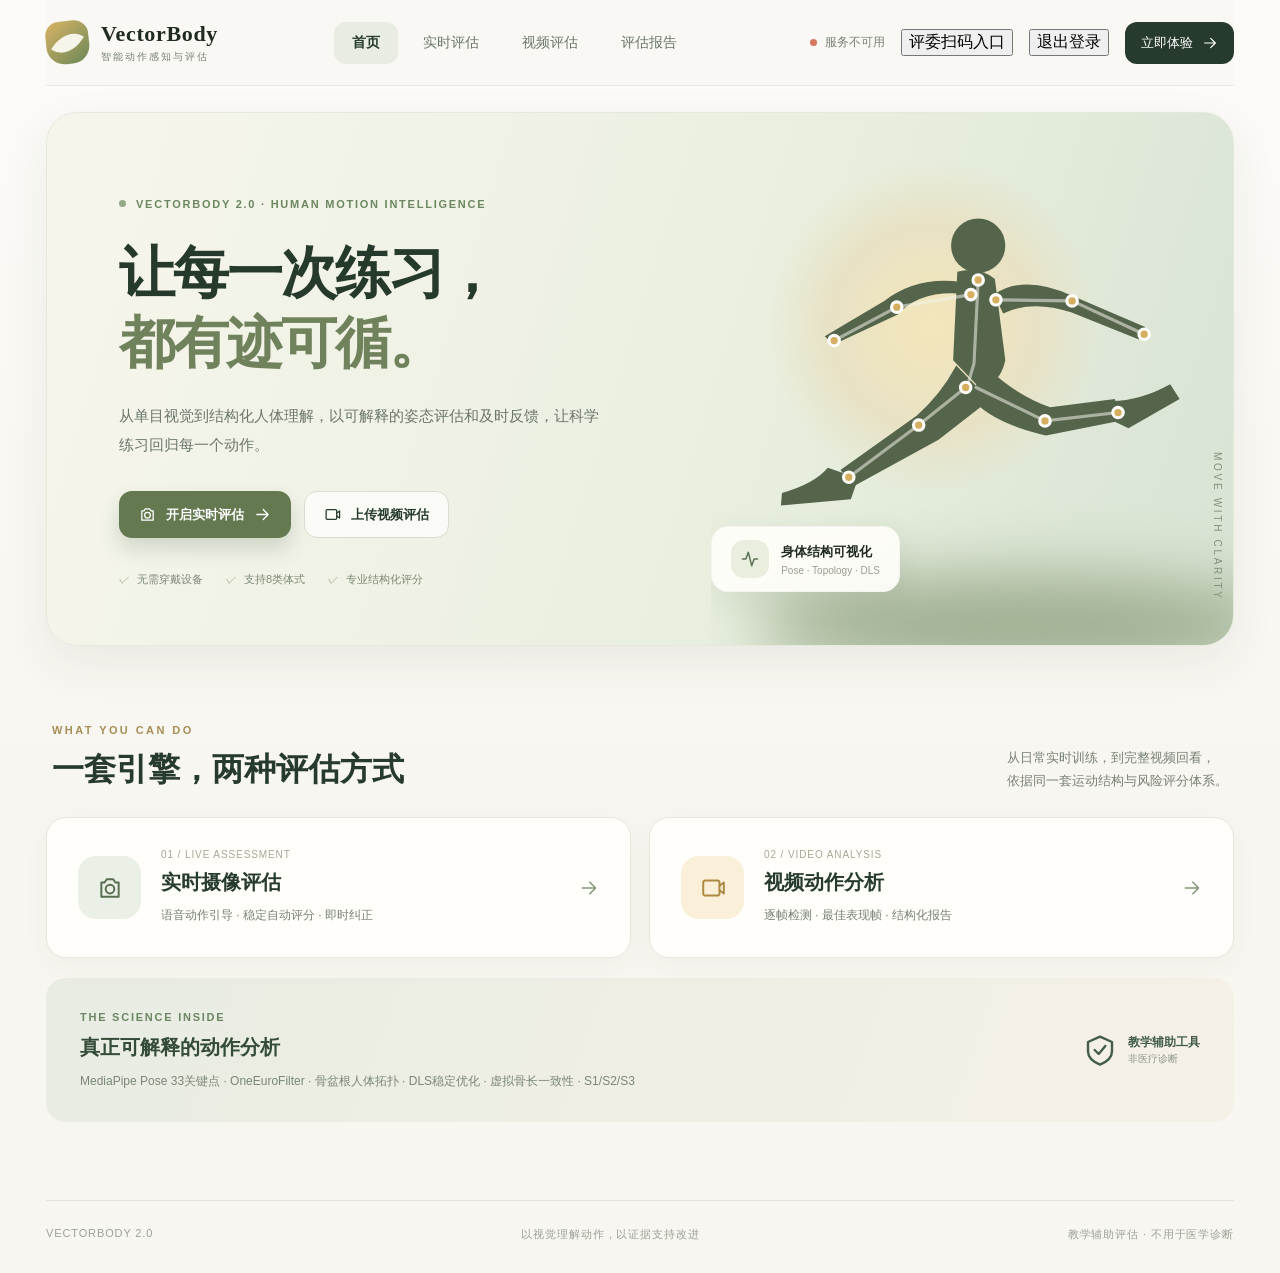
==== commit fc45baae: "feat: named student assessments, archive filter and judge QR/login controls in Python Web UI" ====
--- a/web/index.html
+++ b/web/index.html
@@ -32,7 +32,7 @@
 <header class="nav-bar">
   <a class="brand" href="#home" data-go="home" aria-label="VectorBody 首页"><span class="brand-icon"><span></span></span><span class="brand-text"><strong>VectorBody</strong><small>智能动作感知与评估</small></span></a>
   <nav aria-label="主导航"><button class="nav-link current" data-go="home">首页</button><button class="nav-link" data-go="live">实时评估</button><button class="nav-link" data-go="video">视频评估</button><button class="nav-link" data-go="reports">评估报告</button></nav>
-  <div class="nav-right"><span id="server-dot" class="online-state"><i></i><span>检查服务中</span></span><button id="nav-quick" class="nav-cta" data-go="live">立即体验 <svg><use href="#i-arrow"/></svg></button></div>
+  <div class="nav-right"><span id="server-dot" class="online-state"><i></i><span>检查服务中</span></span><button id="judge-qr-open" class="login-utility" type="button">评委扫码入口</button><button id="account-logout" class="login-utility" type="button">退出登录</button><button id="nav-quick" class="nav-cta" data-go="live">立即体验 <svg><use href="#i-arrow"/></svg></button></div>
 </header>
 <main>
 <section id="page-home" class="page active">
@@ -51,6 +51,7 @@
   <div class="panel stage-panel"><div class="panel-title"><span><svg><use href="#i-camera"/></svg> 实时画面</span><span id="live-status" class="status-tag neutral">尚未开始</span></div>
    <div class="video-stage" id="live-stage"><video id="live-player" autoplay muted playsinline></video><canvas id="live-overlay"></canvas><div class="empty-stage" id="live-empty"><svg><use href="#i-camera"/></svg><strong>准备好开始了吗？</strong><span>摄像头画面仅在评估时发送至本次会话</span></div><span class="stage-hint" id="live-hint">选择体式后开启摄像头</span></div>
    <div class="control-grid"><label>体式<select id="live-pose"></select></label><label>视角<select id="live-view"><option value="front">正位</option><option value="side">侧位</option></select></label><label>训练级别<select id="live-level"><option value="normal">普通</option><option value="beginner">新手</option></select></label></div>
+    <div class="identity-control"><label for="live-student-name">受评者姓名 / 匿名代号 <span>必填 · 计入个人报告</span></label><input id="live-student-name" type="text" required maxlength="32" autocomplete="off" placeholder="例如：张三 / 评委01（不建议使用真实学号）"></div>
    <div class="controls"><button class="btn primary" id="live-toggle"><svg><use href="#i-play"/></svg>开启摄像头评估</button><button class="btn subtle" id="voice-toggle"><svg><use href="#i-volume"/></svg><span>语音已开启</span></button></div>
   </div>
   <div class="panel result-panel"><div class="panel-title"><span><svg><use href="#i-activity"/></svg> 动作评价</span><span id="live-grade" class="status-tag neutral">待检测</span></div>
@@ -69,6 +70,7 @@
  <div class="assessment-grid">
   <div class="panel stage-panel"><div class="panel-title"><span><svg><use href="#i-video"/></svg> 视频输入</span><span class="status-tag neutral" id="upload-badge">未选择文件</span></div><label class="file-drop" id="file-drop"><input type="file" id="video-file" accept="video/mp4,video/quicktime,video/webm,video/x-matroska,video/*"><svg><use href="#i-video"/></svg><strong>拖放视频，或点击选择文件</strong><span>支持 MP4、MOV、AVI、MKV、WebM；建议使用H.264编码，完整全身入镜。</span></label><div class="video-stage uploaded-stage" id="uploaded-stage" hidden><video id="uploaded-player" controls playsinline></video><canvas id="uploaded-overlay"></canvas></div>
    <div class="control-grid"><label>体式<select id="video-pose"></select></label><label>视角<select id="video-view"><option value="front">正位</option><option value="side">侧位</option></select></label><label>训练级别<select id="video-level"><option value="normal">普通</option><option value="beginner">新手</option></select></label></div>
+    <div class="identity-control"><label for="video-student-name">受评者姓名 / 匿名代号 <span>必填 · 计入个人报告</span></label><input id="video-student-name" type="text" required maxlength="32" autocomplete="off" placeholder="例如：李四 / 评委02（不建议使用真实学号）"></div>
    <div class="controls"><button class="btn primary" id="analyze-video"><svg><use href="#i-activity"/></svg>开始视频分析</button><span class="subtle-caption" id="upload-info">暂未选择视频</span></div>
   </div>
   <div class="panel result-panel"><div class="panel-title"><span><svg><use href="#i-report"/></svg> 分析结果</span><span class="status-tag neutral" id="video-grade">待分析</span></div>
@@ -83,13 +85,15 @@
 </section>
 
 <section id="page-reports" class="page">
- <div class="page-intro"><div><span class="section-kicker">ASSESSMENT ARCHIVE</span><h2>评估报告与历史记录</h2><p>保存动作成绩、技术诊断与纠正建议，便于后续复核和比较练习表现。</p></div><button class="btn outline" id="refresh-reports"><svg><use href="#i-activity"/></svg>刷新记录</button></div>
+ <div class="page-intro"><div><span class="section-kicker">ASSESSMENT ARCHIVE</span><h2>评估报告与历史记录</h2><p>成绩按受评者姓名归档。统一测试账号中的报告会共享，请使用匿名代号或获得许可的姓名。</p></div><button class="btn outline" id="refresh-reports"><svg><use href="#i-activity"/></svg>刷新记录</button></div>
+ <div class="report-search"><label for="report-name-filter">按受评者姓名查询</label><input id="report-name-filter" maxlength="32" type="search" autocomplete="off" placeholder="留空查看全部报告"><button id="report-search-button" class="btn subtle" type="button">查询</button></div>
  <div class="panel reports-panel"><div class="panel-title"><span><svg><use href="#i-report"/></svg> 评估记录</span><span class="subtle-caption">每份新报告保留最佳帧原图及骨架标注图；不保存完整视频。照片存储于当前服务器</span></div><div id="reports-list" class="report-list"><div class="empty-message">尚无评估记录，先完成一次动作评估。</div></div></div>
  <div id="report-detail" class="panel detail-panel" hidden><div class="panel-title"><span><svg><use href="#i-report"/></svg> 图像证据与完整评估报告</span><button class="btn subtle" id="print-report"><svg><use href="#i-download"/></svg>打印 / 保存PDF</button></div><div id="report-content"></div></div>
 </section>
 </main>
 <footer><span>VECTORBODY 2.0</span><span>以视觉理解动作，以证据支持改进</span><span>教学辅助评估 · 不用于医学诊断</span></footer>
 </div>
+<div class="judge-modal" id="judge-qr-modal" hidden role="dialog" aria-modal="true" aria-labelledby="judge-qr-title"><div class="judge-dialog"><button type="button" id="judge-qr-close" class="judge-close" aria-label="关闭">×</button><h2 id="judge-qr-title">评委扫码访问</h2><p>二维码仅包含 HTTPS 网页地址，不携带登录密码。评委使用统一测试邮箱和你提供的网站测试密码登录。</p><img id="judge-qr-image" alt="VectorBody 网页二维码" hidden><p id="judge-qr-hint">正在读取公网访问地址…</p><a id="judge-public-link" target="_blank" rel="noopener noreferrer" hidden>打开评委访问网址</a></div></div>
 <div id="toast" role="status" aria-live="polite"></div>
 <script src="/web/app.js" defer></script>
 </body>
--- a/web/styles.css
+++ b/web/styles.css
@@ -1 +1,58 @@
-:root{--bg:#f8f6f0;--paper:#fffefa;--ink:#202a21;--deep:#263b2d;--olive:#657951;--olive2:#8c9b79;--olivewash:#eef2e9;--maple:#d8ad58;--maplewash:#f9edce;--line:#e8e7df;--muted:#778176;--shadow:0 16px 48px rgba(38,59,45,.07);--radius:20px}*{box-sizing:border-box}html{scroll-behavior:smooth}body{margin:0;background:var(--bg);font-family:Inter,"PingFang SC","Microsoft YaHei",Arial,sans-serif;color:var(--ink);-webkit-font-smoothing:antialiased}button,select,input{font:inherit}button{cursor:pointer}svg{width:20px;height:20px;fill:none;stroke:currentColor;stroke-linecap:round;stroke-linejoin:round;stroke-width:1.8}.svg-defs{display:none}.site{max-width:1536px;min-height:100vh;margin:auto;background:linear-gradient(180deg,#fcfbf8 0,#f8f6f0 740px);padding:0 46px}.nav-bar{height:86px;display:flex;align-items:center;justify-content:space-between;gap:24px;position:sticky;top:0;z-index:20;background:rgba(250,248,243,.91);backdrop-filter:blur(18px);border-bottom:1px solid rgba(64,81,67,.1)}.brand{display:flex;align-items:center;gap:12px;text-decoration:none;color:inherit;white-space:nowrap}.brand-icon{width:43px;height:43px;display:grid;place-items:center;border-radius:14px 14px 18px 18px;background:linear-gradient(145deg,#d8b465,#6b8757);transform:rotate(-6deg)}.brand-icon span{width:21px;height:28px;border-radius:95% 0 90% 0;background:#f7f4e9;transform:rotate(38deg)}.brand-text strong{font:700 22px Georgia,serif;letter-spacing:.03em}.brand-text small{font-size:10px;color:var(--muted);display:block;letter-spacing:.2em;margin-top:3px}.nav-bar nav{display:flex;align-items:center;gap:7px}.nav-link{border:0;background:transparent;color:#69776a;border-radius:12px;padding:12px 18px;font-size:14px;white-space:nowrap}.nav-link.current{background:#e8ece2;color:var(--deep);font-weight:750}.nav-right{display:flex;gap:16px;align-items:center}.online-state{font-size:12px;color:var(--muted);display:flex;align-items:center;gap:8px;white-space:nowrap}.online-state i{display:block;width:7px;height:7px;border-radius:50%;background:#cfae68}.online-state.online i{background:#7a9e6b}.online-state.offline i{background:#d57760}.nav-cta{display:flex;align-items:center;gap:9px;padding:11px 16px;border:0;border-radius:12px;color:white;background:var(--deep);font-size:13px}.nav-cta svg{width:16px}.page{display:none;animation:appear .25s ease}.page.active{display:block}@keyframes appear{from{opacity:.5;transform:translateY(6px)}to{opacity:1;transform:none}}.hero{min-height:526px;margin-top:26px;border-radius:31px;overflow:hidden;display:grid;grid-template-columns:1.12fr .88fr;background:linear-gradient(107deg,#f6f5eb 5%,#e9efdf 60%,#d8e3d3 100%);box-shadow:var(--shadow);border:1px solid #e5e8dd}.hero-copy{padding:80px 0 58px 72px;position:relative;z-index:2}.eyebrow{display:inline-flex;align-items:center;gap:10px;font-size:11px;color:#6b8661;letter-spacing:.16em;font-weight:750}.eyebrow i{width:7px;height:7px;background:#94a987;border-radius:50%}.hero h1{font:650 clamp(40px,4.35vw,68px)/1.26 "STSong","Noto Serif SC",Georgia,serif;color:#253a2a;letter-spacing:-.035em;margin:27px 0 24px}.hero h1 em{font-style:normal;color:#70825c}.hero-copy>p{line-height:1.9;font-size:15px;color:#6b766c;max-width:490px;margin:0 0 32px}.hero-buttons{display:flex;flex-wrap:wrap;gap:13px}.btn{display:inline-flex;align-items:center;justify-content:center;gap:10px;padding:12px 19px;font-weight:700;font-size:13px;border-radius:13px;min-height:47px;border:1px solid transparent;transition:transform .15s,box-shadow .15s}.btn:hover:not(:disabled){transform:translateY(-1px)}.btn svg{width:17px;height:17px}.btn.primary{background:var(--olive);color:#fff;box-shadow:0 11px 20px rgba(65,90,62,.19)}.btn.outline{color:var(--deep);background:rgba(255,255,255,.7);border-color:#d8dcd2}.btn.subtle{color:#65735e;background:#f1f3ee}.btn.wide{width:100%;margin-top:22px}.btn:disabled{opacity:.45;cursor:not-allowed}.hero-foot{display:flex;flex-wrap:wrap;gap:23px;margin-top:34px;color:#7d8977;font-size:11px}.hero-foot span:before{content:'✓';margin-right:7px;color:#9ba989}.hero-visual{position:relative;min-height:470px;overflow:hidden}.sun{position:absolute;width:340px;height:340px;top:44px;left:10%;border-radius:50%;background:radial-gradient(circle,#f4e6ba 0%,#e8e2c5 43%,rgba(234,231,203,0) 70%)}.ground{position:absolute;left:8%;right:-10%;height:100px;bottom:-30px;background:#9eae90;filter:blur(32px);border-radius:100%}.yoga-figure{position:absolute;top:0;left:0;width:100%;height:100%}.float-note{position:absolute;display:flex;gap:12px;align-items:center;bottom:53px;left:0;background:rgba(255,254,250,.93);padding:13px 19px;border-radius:17px;box-shadow:0 9px 30px rgba(50,76,47,.09);border:1px solid #f6f4ee}.float-note .note-icon{background:#e9eedf;border-radius:13px;padding:9px;color:#5d7354;display:grid}.float-note strong{display:block;font-size:13px}.float-note small{display:block;margin-top:4px;color:#9a9e93;font-size:10px}.vertical-type{position:absolute;right:10px;bottom:45px;writing-mode:vertical-rl;letter-spacing:.27em;font-size:10px;color:#809279}.section-heading{display:flex;align-items:end;justify-content:space-between;gap:22px;margin:74px 6px 25px}.section-kicker{font-size:11px;letter-spacing:.22em;color:#a58e57;font-weight:750}.section-heading h2,.page-intro h2{font:700 32px "STSong","Noto Serif SC",serif;margin:10px 0 0;color:#263a2d}.section-heading p{color:var(--muted);line-height:1.8;font-size:13px;margin:0}.entry-grid{display:grid;grid-template-columns:1fr 1fr;gap:18px}.entry-card{display:flex;align-items:center;text-align:left;gap:20px;padding:31px;border-radius:20px;background:var(--paper);border:1px solid #e6e8dd;box-shadow:0 8px 28px rgba(50,67,48,.045);transition:transform .2s,box-shadow .2s}.entry-card:hover{transform:translateY(-4px);box-shadow:var(--shadow)}.entry-icon{width:63px;height:63px;min-width:63px;display:grid;place-items:center;border-radius:18px;background:#eaf0e5;color:#586e50}.entry-icon svg{width:26px;height:26px}.entry-icon.gold{background:#faf0d9;color:#ad8840}.entry-card small{display:block;font-size:10px;color:#a6a896;letter-spacing:.09em}.entry-card strong{display:block;color:var(--deep);font-size:20px;margin:9px 0}.entry-card span>span{display:block;color:var(--muted);font-size:12px;line-height:1.7}.entry-arrow{margin-left:auto;color:#81977a;min-width:20px}.credibility{display:flex;gap:20px;justify-content:space-between;align-items:center;margin:20px 0 78px;padding:29px 34px;border-radius:20px;background:linear-gradient(110deg,#e8ece2,#f6f1e6)}.credibility strong{display:block;margin:9px 0;font-size:20px;color:#344c37}.credibility p{font-size:12px;color:#7a8775;line-height:1.9;margin:0}.cred-badge{display:flex;align-items:center;gap:12px;white-space:nowrap;color:#435d48;font-weight:750;font-size:12px}.cred-badge svg{width:32px;height:32px}.cred-badge small{font-weight:400;color:#8c9688}footer{display:flex;justify-content:space-between;gap:15px;padding:26px 0 31px;margin-top:50px;border-top:1px solid #e5e5df;color:#9aa197;font-size:11px;letter-spacing:.08em}.page-intro{display:flex;justify-content:space-between;align-items:end;gap:20px;padding:54px 3px 29px}.page-intro h2{font-size:39px}.page-intro p{color:var(--muted);font-size:13px;line-height:1.75;margin:13px 0 0}.step-tag{background:#ebefe7;border:1px solid #dce5d4;color:#6b7a61;border-radius:40px;padding:10px 14px;font-size:12px;white-space:nowrap}.assessment-grid{display:grid;grid-template-columns:1.04fr .96fr;gap:20px;align-items:start}.panel{background:var(--paper);border:1px solid var(--line);border-radius:22px;box-shadow:0 12px 38px rgba(49,59,42,.045);overflow:hidden}.panel-title{display:flex;align-items:center;justify-content:space-between;gap:18px;padding:19px 22px;border-bottom:1px solid #eeeee7;font-weight:750;font-size:14px}.panel-title>span:first-child{display:flex;gap:10px;align-items:center}.panel-title svg{width:18px;height:18px;color:#627a55}.status-tag{font-size:11px;border-radius:30px;padding:7px 12px;color:#3f6742;background:#e9f0e2;white-space:nowrap}.status-tag.neutral{color:#868d81;background:#f1f2ed}.video-stage{height:385px;background:linear-gradient(150deg,#253828,#586c56);position:relative;margin:17px 18px 20px;border-radius:15px;overflow:hidden}.video-stage video{width:100%;height:100%;object-fit:contain;position:absolute;inset:0;z-index:1}.video-stage canvas{position:absolute;inset:0;width:100%;height:100%;z-index:2;pointer-events:none}.empty-stage{height:100%;width:100%;display:flex;flex-direction:column;align-items:center;justify-content:center;gap:13px;color:#f3f3ed;position:relative;z-index:3;background:radial-gradient(circle at 50% 22%,rgba(207,220,186,.12),transparent 60%)}.empty-stage svg{width:50px;height:50px;opacity:.66}.empty-stage strong{font-size:20px}.empty-stage span{font-size:12px;color:#c6d1c5}.stage-hint{position:absolute;bottom:15px;left:15px;right:15px;z-index:4;border-radius:10px;background:rgba(21,39,22,.75);color:#fff;font-size:12px;padding:11px 13px;backdrop-filter:blur(4px)}.control-grid{display:grid;grid-template-columns:1.5fr 1fr 1fr;gap:13px;margin:0 19px 19px}.control-grid label{display:flex;flex-direction:column;gap:8px;font-size:12px;color:#798677}.control-grid select{background:#fafaf6;border:1px solid #e5e9de;border-radius:11px;padding:12px;color:#344235;min-width:0;outline:none}.controls{display:flex;gap:12px;align-items:center;padding:0 19px 22px}.result-panel{padding-bottom:20px}.phase-flow{display:grid;grid-template-columns:repeat(4,1fr);gap:5px;padding:22px 22px 8px}.phase-flow span{background:#f5f5f0;border:1px solid #efeee7;border-radius:10px;padding:11px 4px;text-align:center;font-size:11px;color:#93998f}.phase-flow span.on{background:#e9efe2;border-color:#d0dfcb;color:#506e45;font-weight:800}.score-block{display:flex;gap:28px;align-items:center;padding:25px 25px 17px}.score-circle{width:146px;height:146px;min-width:146px;border-radius:50%;display:flex;flex-direction:column;justify-content:center;align-items:center;border:10px solid #e9ecdf;position:relative;background:linear-gradient(180deg,#fffefa,#f8faf5);color:#2d492f}.score-circle strong{font-size:43px;font-weight:750;letter-spacing:-.05em}.score-circle small{font-size:12px;color:#9b9e94}.score-explain small{font-size:11px;color:#9a9e91}.score-explain h3{font-size:22px;margin:10px 0 8px;color:#314537}.score-explain p{color:#7c847b;font-size:12px;line-height:1.8;margin:0}.metric-grid{display:grid;gap:14px;margin:12px 24px 19px}.metric-grid>div{display:grid;grid-template-columns:1fr auto;align-items:center;gap:9px}.metric-grid span{font-size:12px;color:#727d70}.metric-grid strong{color:#344c37;font-size:16px}.metric-grid i{grid-column:1/-1;display:block;height:6px;background:#f0f0e9;border-radius:50px;overflow:hidden}.metric-grid em{display:block;width:0;height:100%;background:linear-gradient(90deg,#aab89c,#6b805e);border-radius:50px;transition:width .4s}.risk-strip{margin:20px 24px;padding:16px 19px;border-radius:13px;background:#f8f6ed;display:flex;align-items:center;justify-content:space-between}.risk-strip span{display:flex;gap:10px;align-items:center;color:#727e70;font-size:13px}.risk-strip svg{color:#879979;width:20px}.risk-strip strong{color:#3d5b3e;font-size:16px}.tech-details{margin:20px 24px 0;border:1px solid #e9e9e2;border-radius:12px;overflow:hidden}.tech-details summary{padding:14px 17px;display:flex;justify-content:space-between;align-items:center;cursor:pointer;color:#687967;font-weight:700;font-size:12px;list-style:none}.tech-details summary svg{width:16px}.tech-details>div{padding:13px 17px;border-top:1px solid #ecece8;font-size:12px;color:#6c786b;line-height:2}.tech-item{display:flex;justify-content:space-between;gap:10px;border-bottom:1px solid #f0f0ec}.tech-item strong{color:#3e573d}.file-drop{margin:18px 18px 12px;display:flex;align-items:center;justify-content:center;flex-direction:column;min-height:154px;gap:11px;background:#f7f8f3;border:1.5px dashed #cbd7c3;border-radius:15px;color:#60765b;cursor:pointer;text-align:center;padding:22px}.file-drop input{display:none}.file-drop svg{width:33px;height:33px}.file-drop strong{font-size:16px;color:#4a6248}.file-drop span{font-size:11px;color:#9da69a;line-height:1.5}.file-drop.drag{background:#e8eee4;border-color:#6e9162}.uploaded-stage{height:240px}.subtle-caption{font-size:11px;color:#98a197}.data-inline{display:grid;grid-template-columns:repeat(3,1fr);gap:10px;margin:12px 24px}.data-inline>div{padding:15px 10px;border-radius:12px;background:#f7f8f2}.data-inline span{display:block;font-size:10px;color:#98a095}.data-inline strong{display:block;margin-top:10px;font-size:19px;color:#435844}.reports-panel{min-height:230px}.report-list{padding:12px 20px}.report-row{display:grid;grid-template-columns:1fr auto auto;align-items:center;gap:16px;padding:16px 4px;border-bottom:1px solid #ecece5}.report-row:last-child{border:0}.report-name{font-weight:700;font-size:14px;color:#344936}.report-name small{display:block;color:#9a9e96;font-size:11px;font-weight:400;margin-top:6px}.report-score{color:#486d4d;font-weight:800;font-size:21px}.report-action{background:#eef2e8;border:0;padding:10px 13px;border-radius:10px;color:#4b6847;font-size:12px}.empty-message{padding:35px 8px;color:#a0a69e;text-align:center;font-size:13px}.detail-panel{margin-top:20px}.detail-body{padding:25px}.detail-head{display:flex;justify-content:space-between;border-bottom:1px solid var(--line);padding-bottom:22px}.detail-head h3{margin:0 0 7px}.detail-head p{margin:0;font-size:12px;color:#9a9e96}.detail-head strong{font-size:34px;color:#577252}.report-dims{display:grid;grid-template-columns:repeat(3,1fr);gap:12px;margin:20px 0}.report-dims div{padding:16px;border-radius:12px;background:#f5f7f1}.report-dims strong{font-size:24px;color:#4e6d4c}.report-dims span{display:block;font-size:11px;color:#899586;margin-top:7px}.detail-advice{background:#f8f4e8;padding:16px;border-radius:12px;color:#7b704d;line-height:1.8;font-size:13px}.metric-table{width:100%;border-collapse:collapse;font-size:11px;color:#7d877c}.metric-table th,.metric-table td{border-bottom:1px solid #efeee7;text-align:left;padding:9px}#toast{position:fixed;bottom:28px;left:50%;transform:translate(-50%,30px);opacity:0;background:#2f4533;color:white;padding:13px 19px;border-radius:12px;box-shadow:var(--shadow);z-index:100;transition:.2s;pointer-events:none;font-size:13px;max-width:min(90vw,560px)}#toast.show{transform:translate(-50%,0);opacity:1}@media(max-width:1200px){.site{padding:0 25px}.nav-link{padding:10px}.nav-right .online-state{display:none}.assessment-grid{grid-template-columns:1fr}.hero-copy{padding-left:43px}}@media(max-width:760px){.site{padding:0 14px}.nav-bar{height:72px}.nav-bar nav{position:fixed;top:72px;left:0;right:0;justify-content:center;background:rgba(252,251,247,.97);border-bottom:1px solid #e9e9e2;padding:8px 4px;gap:2px}.nav-link{font-size:11px;padding:9px}.nav-cta{display:none}.brand-text strong{font-size:20px}.hero{margin-top:73px;grid-template-columns:1fr;min-height:0}.hero-copy{padding:45px 25px 10px}.hero h1{font-size:42px}.hero-visual{min-height:300px}.yoga-figure{height:370px;top:-35px}.float-note{left:20px;bottom:16px}.vertical-type{display:none}.section-heading{margin-top:48px;align-items:start}.section-heading p{display:none}.section-heading h2{font-size:26px}.entry-grid{grid-template-columns:1fr}.credibility{flex-direction:column;align-items:start;margin-bottom:40px}.page-intro{padding-top:90px;align-items:start;flex-direction:column}.page-intro h2{font-size:33px}.step-tag{display:none}.score-block{padding:20px;gap:14px}.score-circle{width:124px;height:124px;min-width:124px;border-width:8px}.score-circle strong{font-size:36px}.score-explain h3{font-size:18px}.video-stage{height:305px}.control-grid{grid-template-columns:1fr 1fr}.control-grid label:first-child{grid-column:1/-1}footer{flex-wrap:wrap}.report-dims{grid-template-columns:1fr}}@media print{.nav-bar,footer,#refresh-reports,#print-report,.reports-panel,.page:not(#page-reports){display:none!important}#page-reports,#report-detail{display:block!important}.site{padding:0;background:#fff}.detail-panel{border:0;box-shadow:none}}+:root{--bg:#f8f6f0;--paper:#fffefa;--ink:#202a21;--deep:#263b2d;--olive:#657951;--olive2:#8c9b79;--olivewash:#eef2e9;--maple:#d8ad58;--maplewash:#f9edce;--line:#e8e7df;--muted:#778176;--shadow:0 16px 48px rgba(38,59,45,.07);--radius:20px}*{box-sizing:border-box}html{scroll-behavior:smooth}body{margin:0;background:var(--bg);font-family:Inter,"PingFang SC","Microsoft YaHei",Arial,sans-serif;color:var(--ink);-webkit-font-smoothing:antialiased}button,select,input{font:inherit}button{cursor:pointer}svg{width:20px;height:20px;fill:none;stroke:currentColor;stroke-linecap:round;stroke-linejoin:round;stroke-width:1.8}.svg-defs{display:none}.site{max-width:1536px;min-height:100vh;margin:auto;background:linear-gradient(180deg,#fcfbf8 0,#f8f6f0 740px);padding:0 46px}.nav-bar{height:86px;display:flex;align-items:center;justify-content:space-between;gap:24px;position:sticky;top:0;z-index:20;background:rgba(250,248,243,.91);backdrop-filter:blur(18px);border-bottom:1px solid rgba(64,81,67,.1)}.brand{display:flex;align-items:center;gap:12px;text-decoration:none;color:inherit;white-space:nowrap}.brand-icon{width:43px;height:43px;display:grid;place-items:center;border-radius:14px 14px 18px 18px;background:linear-gradient(145deg,#d8b465,#6b8757);transform:rotate(-6deg)}.brand-icon span{width:21px;height:28px;border-radius:95% 0 90% 0;background:#f7f4e9;transform:rotate(38deg)}.brand-text strong{font:700 22px Georgia,serif;letter-spacing:.03em}.brand-text small{font-size:10px;color:var(--muted);display:block;letter-spacing:.2em;margin-top:3px}.nav-bar nav{display:flex;align-items:center;gap:7px}.nav-link{border:0;background:transparent;color:#69776a;border-radius:12px;padding:12px 18px;font-size:14px;white-space:nowrap}.nav-link.current{background:#e8ece2;color:var(--deep);font-weight:750}.nav-right{display:flex;gap:16px;align-items:center}.online-state{font-size:12px;color:var(--muted);display:flex;align-items:center;gap:8px;white-space:nowrap}.online-state i{display:block;width:7px;height:7px;border-radius:50%;background:#cfae68}.online-state.online i{background:#7a9e6b}.online-state.offline i{background:#d57760}.nav-cta{display:flex;align-items:center;gap:9px;padding:11px 16px;border:0;border-radius:12px;color:white;background:var(--deep);font-size:13px}.nav-cta svg{width:16px}.page{display:none;animation:appear .25s ease}.page.active{display:block}@keyframes appear{from{opacity:.5;transform:translateY(6px)}to{opacity:1;transform:none}}.hero{min-height:526px;margin-top:26px;border-radius:31px;overflow:hidden;display:grid;grid-template-columns:1.12fr .88fr;background:linear-gradient(107deg,#f6f5eb 5%,#e9efdf 60%,#d8e3d3 100%);box-shadow:var(--shadow);border:1px solid #e5e8dd}.hero-copy{padding:80px 0 58px 72px;position:relative;z-index:2}.eyebrow{display:inline-flex;align-items:center;gap:10px;font-size:11px;color:#6b8661;letter-spacing:.16em;font-weight:750}.eyebrow i{width:7px;height:7px;background:#94a987;border-radius:50%}.hero h1{font:650 clamp(40px,4.35vw,68px)/1.26 "STSong","Noto Serif SC",Georgia,serif;color:#253a2a;letter-spacing:-.035em;margin:27px 0 24px}.hero h1 em{font-style:normal;color:#70825c}.hero-copy>p{line-height:1.9;font-size:15px;color:#6b766c;max-width:490px;margin:0 0 32px}.hero-buttons{display:flex;flex-wrap:wrap;gap:13px}.btn{display:inline-flex;align-items:center;justify-content:center;gap:10px;padding:12px 19px;font-weight:700;font-size:13px;border-radius:13px;min-height:47px;border:1px solid transparent;transition:transform .15s,box-shadow .15s}.btn:hover:not(:disabled){transform:translateY(-1px)}.btn svg{width:17px;height:17px}.btn.primary{background:var(--olive);color:#fff;box-shadow:0 11px 20px rgba(65,90,62,.19)}.btn.outline{color:var(--deep);background:rgba(255,255,255,.7);border-color:#d8dcd2}.btn.subtle{color:#65735e;background:#f1f3ee}.btn.wide{width:100%;margin-top:22px}.btn:disabled{opacity:.45;cursor:not-allowed}.hero-foot{display:flex;flex-wrap:wrap;gap:23px;margin-top:34px;color:#7d8977;font-size:11px}.hero-foot span:before{content:'✓';margin-right:7px;color:#9ba989}.hero-visual{position:relative;min-height:470px;overflow:hidden}.sun{position:absolute;width:340px;height:340px;top:44px;left:10%;border-radius:50%;background:radial-gradient(circle,#f4e6ba 0%,#e8e2c5 43%,rgba(234,231,203,0) 70%)}.ground{position:absolute;left:8%;right:-10%;height:100px;bottom:-30px;background:#9eae90;filter:blur(32px);border-radius:100%}.yoga-figure{position:absolute;top:0;left:0;width:100%;height:100%}.float-note{position:absolute;display:flex;gap:12px;align-items:center;bottom:53px;left:0;background:rgba(255,254,250,.93);padding:13px 19px;border-radius:17px;box-shadow:0 9px 30px rgba(50,76,47,.09);border:1px solid #f6f4ee}.float-note .note-icon{background:#e9eedf;border-radius:13px;padding:9px;color:#5d7354;display:grid}.float-note strong{display:block;font-size:13px}.float-note small{display:block;margin-top:4px;color:#9a9e93;font-size:10px}.vertical-type{position:absolute;right:10px;bottom:45px;writing-mode:vertical-rl;letter-spacing:.27em;font-size:10px;color:#809279}.section-heading{display:flex;align-items:end;justify-content:space-between;gap:22px;margin:74px 6px 25px}.section-kicker{font-size:11px;letter-spacing:.22em;color:#a58e57;font-weight:750}.section-heading h2,.page-intro h2{font:700 32px "STSong","Noto Serif SC",serif;margin:10px 0 0;color:#263a2d}.section-heading p{color:var(--muted);line-height:1.8;font-size:13px;margin:0}.entry-grid{display:grid;grid-template-columns:1fr 1fr;gap:18px}.entry-card{display:flex;align-items:center;text-align:left;gap:20px;padding:31px;border-radius:20px;background:var(--paper);border:1px solid #e6e8dd;box-shadow:0 8px 28px rgba(50,67,48,.045);transition:transform .2s,box-shadow .2s}.entry-card:hover{transform:translateY(-4px);box-shadow:var(--shadow)}.entry-icon{width:63px;height:63px;min-width:63px;display:grid;place-items:center;border-radius:18px;background:#eaf0e5;color:#586e50}.entry-icon svg{width:26px;height:26px}.entry-icon.gold{background:#faf0d9;color:#ad8840}.entry-card small{display:block;font-size:10px;color:#a6a896;letter-spacing:.09em}.entry-card strong{display:block;color:var(--deep);font-size:20px;margin:9px 0}.entry-card span>span{display:block;color:var(--muted);font-size:12px;line-height:1.7}.entry-arrow{margin-left:auto;color:#81977a;min-width:20px}.credibility{display:flex;gap:20px;justify-content:space-between;align-items:center;margin:20px 0 78px;padding:29px 34px;border-radius:20px;background:linear-gradient(110deg,#e8ece2,#f6f1e6)}.credibility strong{display:block;margin:9px 0;font-size:20px;color:#344c37}.credibility p{font-size:12px;color:#7a8775;line-height:1.9;margin:0}.cred-badge{display:flex;align-items:center;gap:12px;white-space:nowrap;color:#435d48;font-weight:750;font-size:12px}.cred-badge svg{width:32px;height:32px}.cred-badge small{font-weight:400;color:#8c9688}footer{display:flex;justify-content:space-between;gap:15px;padding:26px 0 31px;margin-top:50px;border-top:1px solid #e5e5df;color:#9aa197;font-size:11px;letter-spacing:.08em}.page-intro{display:flex;justify-content:space-between;align-items:end;gap:20px;padding:54px 3px 29px}.page-intro h2{font-size:39px}.page-intro p{color:var(--muted);font-size:13px;line-height:1.75;margin:13px 0 0}.step-tag{background:#ebefe7;border:1px solid #dce5d4;color:#6b7a61;border-radius:40px;padding:10px 14px;font-size:12px;white-space:nowrap}.assessment-grid{display:grid;grid-template-columns:1.04fr .96fr;gap:20px;align-items:start}.panel{background:var(--paper);border:1px solid var(--line);border-radius:22px;box-shadow:0 12px 38px rgba(49,59,42,.045);overflow:hidden}.panel-title{display:flex;align-items:center;justify-content:space-between;gap:18px;padding:19px 22px;border-bottom:1px solid #eeeee7;font-weight:750;font-size:14px}.panel-title>span:first-child{display:flex;gap:10px;align-items:center}.panel-title svg{width:18px;height:18px;color:#627a55}.status-tag{font-size:11px;border-radius:30px;padding:7px 12px;color:#3f6742;background:#e9f0e2;white-space:nowrap}.status-tag.neutral{color:#868d81;background:#f1f2ed}.video-stage{height:385px;background:linear-gradient(150deg,#253828,#586c56);position:relative;margin:17px 18px 20px;border-radius:15px;overflow:hidden}.video-stage video{width:100%;height:100%;object-fit:contain;position:absolute;inset:0;z-index:1}.video-stage canvas{position:absolute;inset:0;width:100%;height:100%;z-index:2;pointer-events:none}.empty-stage{height:100%;width:100%;display:flex;flex-direction:column;align-items:center;justify-content:center;gap:13px;color:#f3f3ed;position:relative;z-index:3;background:radial-gradient(circle at 50% 22%,rgba(207,220,186,.12),transparent 60%)}.empty-stage svg{width:50px;height:50px;opacity:.66}.empty-stage strong{font-size:20px}.empty-stage span{font-size:12px;color:#c6d1c5}.stage-hint{position:absolute;bottom:15px;left:15px;right:15px;z-index:4;border-radius:10px;background:rgba(21,39,22,.75);color:#fff;font-size:12px;padding:11px 13px;backdrop-filter:blur(4px)}.control-grid{display:grid;grid-template-columns:1.5fr 1fr 1fr;gap:13px;margin:0 19px 19px}.control-grid label{display:flex;flex-direction:column;gap:8px;font-size:12px;color:#798677}.control-grid select{background:#fafaf6;border:1px solid #e5e9de;border-radius:11px;padding:12px;color:#344235;min-width:0;outline:none}.controls{display:flex;gap:12px;align-items:center;padding:0 19px 22px}.result-panel{padding-bottom:20px}.phase-flow{display:grid;grid-template-columns:repeat(4,1fr);gap:5px;padding:22px 22px 8px}.phase-flow span{background:#f5f5f0;border:1px solid #efeee7;border-radius:10px;padding:11px 4px;text-align:center;font-size:11px;color:#93998f}.phase-flow span.on{background:#e9efe2;border-color:#d0dfcb;color:#506e45;font-weight:800}.score-block{display:flex;gap:28px;align-items:center;padding:25px 25px 17px}.score-circle{width:146px;height:146px;min-width:146px;border-radius:50%;display:flex;flex-direction:column;justify-content:center;align-items:center;border:10px solid #e9ecdf;position:relative;background:linear-gradient(180deg,#fffefa,#f8faf5);color:#2d492f}.score-circle strong{font-size:43px;font-weight:750;letter-spacing:-.05em}.score-circle small{font-size:12px;color:#9b9e94}.score-explain small{font-size:11px;color:#9a9e91}.score-explain h3{font-size:22px;margin:10px 0 8px;color:#314537}.score-explain p{color:#7c847b;font-size:12px;line-height:1.8;margin:0}.metric-grid{display:grid;gap:14px;margin:12px 24px 19px}.metric-grid>div{display:grid;grid-template-columns:1fr auto;align-items:center;gap:9px}.metric-grid span{font-size:12px;color:#727d70}.metric-grid strong{color:#344c37;font-size:16px}.metric-grid i{grid-column:1/-1;display:block;height:6px;background:#f0f0e9;border-radius:50px;overflow:hidden}.metric-grid em{display:block;width:0;height:100%;background:linear-gradient(90deg,#aab89c,#6b805e);border-radius:50px;transition:width .4s}.risk-strip{margin:20px 24px;padding:16px 19px;border-radius:13px;background:#f8f6ed;display:flex;align-items:center;justify-content:space-between}.risk-strip span{display:flex;gap:10px;align-items:center;color:#727e70;font-size:13px}.risk-strip svg{color:#879979;width:20px}.risk-strip strong{color:#3d5b3e;font-size:16px}.tech-details{margin:20px 24px 0;border:1px solid #e9e9e2;border-radius:12px;overflow:hidden}.tech-details summary{padding:14px 17px;display:flex;justify-content:space-between;align-items:center;cursor:pointer;color:#687967;font-weight:700;font-size:12px;list-style:none}.tech-details summary svg{width:16px}.tech-details>div{padding:13px 17px;border-top:1px solid #ecece8;font-size:12px;color:#6c786b;line-height:2}.tech-item{display:flex;justify-content:space-between;gap:10px;border-bottom:1px solid #f0f0ec}.tech-item strong{color:#3e573d}.file-drop{margin:18px 18px 12px;display:flex;align-items:center;justify-content:center;flex-direction:column;min-height:154px;gap:11px;background:#f7f8f3;border:1.5px dashed #cbd7c3;border-radius:15px;color:#60765b;cursor:pointer;text-align:center;padding:22px}.file-drop input{display:none}.file-drop svg{width:33px;height:33px}.file-drop strong{font-size:16px;color:#4a6248}.file-drop span{font-size:11px;color:#9da69a;line-height:1.5}.file-drop.drag{background:#e8eee4;border-color:#6e9162}.uploaded-stage{height:240px}.subtle-caption{font-size:11px;color:#98a197}.data-inline{display:grid;grid-template-columns:repeat(3,1fr);gap:10px;margin:12px 24px}.data-inline>div{padding:15px 10px;border-radius:12px;background:#f7f8f2}.data-inline span{display:block;font-size:10px;color:#98a095}.data-inline strong{display:block;margin-top:10px;font-size:19px;color:#435844}.reports-panel{min-height:230px}.report-list{padding:12px 20px}.report-row{display:grid;grid-template-columns:1fr auto auto;align-items:center;gap:16px;padding:16px 4px;border-bottom:1px solid #ecece5}.report-row:last-child{border:0}.report-name{font-weight:700;font-size:14px;color:#344936}.report-name small{display:block;color:#9a9e96;font-size:11px;font-weight:400;margin-top:6px}.report-score{color:#486d4d;font-weight:800;font-size:21px}.report-action{background:#eef2e8;border:0;padding:10px 13px;border-radius:10px;color:#4b6847;font-size:12px}.empty-message{padding:35px 8px;color:#a0a69e;text-align:center;font-size:13px}.detail-panel{margin-top:20px}.detail-body{padding:25px}.detail-head{display:flex;justify-content:space-between;border-bottom:1px solid var(--line);padding-bottom:22px}.detail-head h3{margin:0 0 7px}.detail-head p{margin:0;font-size:12px;color:#9a9e96}.detail-head strong{font-size:34px;color:#577252}.report-dims{display:grid;grid-template-columns:repeat(3,1fr);gap:12px;margin:20px 0}.report-dims div{padding:16px;border-radius:12px;background:#f5f7f1}.report-dims strong{font-size:24px;color:#4e6d4c}.report-dims span{display:block;font-size:11px;color:#899586;margin-top:7px}.detail-advice{background:#f8f4e8;padding:16px;border-radius:12px;color:#7b704d;line-height:1.8;font-size:13px}.metric-table{width:100%;border-collapse:collapse;font-size:11px;color:#7d877c}.metric-table th,.metric-table td{border-bottom:1px solid #efeee7;text-align:left;padding:9px}#toast{position:fixed;bottom:28px;left:50%;transform:translate(-50%,30px);opacity:0;background:#2f4533;color:white;padding:13px 19px;border-radius:12px;box-shadow:var(--shadow);z-index:100;transition:.2s;pointer-events:none;font-size:13px;max-width:min(90vw,560px)}#toast.show{transform:translate(-50%,0);opacity:1}@media(max-width:1200px){.site{padding:0 25px}.nav-link{padding:10px}.nav-right .online-state{display:none}.assessment-grid{grid-template-columns:1fr}.hero-copy{padding-left:43px}}@media(max-width:760px){.site{padding:0 14px}.nav-bar{height:72px}.nav-bar nav{position:fixed;top:72px;left:0;right:0;justify-content:center;background:rgba(252,251,247,.97);border-bottom:1px solid #e9e9e2;padding:8px 4px;gap:2px}.nav-link{font-size:11px;padding:9px}.nav-cta{display:none}.brand-text strong{font-size:20px}.hero{margin-top:73px;grid-template-columns:1fr;min-height:0}.hero-copy{padding:45px 25px 10px}.hero h1{font-size:42px}.hero-visual{min-height:300px}.yoga-figure{height:370px;top:-35px}.float-note{left:20px;bottom:16px}.vertical-type{display:none}.section-heading{margin-top:48px;align-items:start}.section-heading p{display:none}.section-heading h2{font-size:26px}.entry-grid{grid-template-columns:1fr}.credibility{flex-direction:column;align-items:start;margin-bottom:40px}.page-intro{padding-top:90px;align-items:start;flex-direction:column}.page-intro h2{font-size:33px}.step-tag{display:none}.score-block{padding:20px;gap:14px}.score-circle{width:124px;height:124px;min-width:124px;border-width:8px}.score-circle strong{font-size:36px}.score-explain h3{font-size:18px}.video-stage{height:305px}.control-grid{grid-template-columns:1fr 1fr}.control-grid label:first-child{grid-column:1/-1}footer{flex-wrap:wrap}.report-dims{grid-template-columns:1fr}}@media print{.nav-bar,footer,#refresh-reports,#print-report,.reports-panel,.page:not(#page-reports){display:none!important}#page-reports,#report-detail{display:block!important}.site{padding:0;background:#fff}.detail-panel{border:0;box-shadow:none}}
+/* Evidence archive & anatomical visualization — original VectorBody desktop assets + side schematic */
+.report-kicker{display:block;margin-bottom:8px;font-size:10px;font-weight:800;letter-spacing:.20em;color:var(--maple)}
+.detail-head strong small{font-size:13px;color:#a5aea0;font-weight:500}
+.report-evidence{display:grid;grid-template-columns:minmax(0,1.05fr) minmax(0,1fr);gap:16px;margin-top:22px}
+.evidence-card{min-width:0;overflow:hidden;border:1px solid #e8ebe1;border-radius:19px;background:linear-gradient(155deg,#fdfcf8,#f7f8f3)}
+.evidence-head{display:flex;align-items:center;justify-content:space-between;gap:10px;padding:15px 17px;border-bottom:1px solid #e8ebe1;min-height:58px;flex-wrap:wrap}
+.evidence-head>div:first-child{display:flex;align-items:center;gap:8px;color:#374e3a;font-size:13px}
+.evidence-head svg{height:18px;width:18px;color:#82916a}
+.seg-switch{display:inline-flex;gap:3px;padding:4px;border:1px solid #e4e8dc;border-radius:11px;background:#f0f2e9;flex-wrap:wrap}
+.seg-switch button{border:0;border-radius:8px;padding:7px 11px;background:transparent;color:#809077;font-size:11px;font-weight:650;white-space:nowrap}
+.seg-switch button.selected{color:#314d35;background:#fffef8;box-shadow:0 2px 7px rgba(45,69,39,.10)}
+.seg-switch button:disabled{opacity:.35;cursor:not-allowed}
+.archive-photo{margin:17px;background:linear-gradient(130deg,#d7dfd3,#edf0e7);height:346px;display:flex;align-items:center;justify-content:center;border-radius:13px;overflow:hidden}
+.archive-photo img{width:100%;height:100%;object-fit:contain}
+.archive-photo img[hidden],.archive-photo-empty[hidden]{display:none!important}
+.archive-photo-empty{display:grid;place-items:center;max-width:300px;color:#8b9787;font-size:12px;line-height:1.7;text-align:center;padding:20px}
+.photo-caption{margin:0 17px 18px;font-size:11px;color:#869285;line-height:1.8}
+.anatomy-host{padding:12px 18px 18px}
+.anatomy-evidence .anatomy-widget{padding:14px 15px}
+.anatomy-switches{display:flex;align-items:center;justify-content:space-between;gap:7px;flex-wrap:wrap}
+.anatomy-columns{display:grid;grid-template-columns:minmax(135px,.9fr) minmax(145px,1fr);gap:14px;align-items:start;margin-top:13px}
+.anatomy-figure{margin:0;max-width:100%;min-width:0}
+.anatomy-image-shell{position:relative;width:100%;overflow:hidden;border:1px solid #e4e9df;border-radius:13px;background:#f4f5ef;line-height:0}
+.anatomy-image-shell>img{display:block;width:100%;height:auto;min-height:180px;max-height:325px;object-fit:contain;margin:0 auto}
+.anatomy-pins{position:absolute;inset:0;pointer-events:none}
+.anatomy-pin{position:absolute;display:block;width:21px;height:21px;transform:translate(-50%,-50%);border-radius:50%;border:3px solid #d7ac58;background:rgba(216,173,88,.21);box-shadow:0 0 0 6px rgba(216,173,88,.10),0 2px 14px rgba(51,59,38,.15);pointer-events:auto}
+.anatomy-pin.high{border-color:#bd5d4c;background:rgba(189,93,76,.2);box-shadow:0 0 0 6px rgba(189,93,76,.13)}
+.anatomy-pin.medium{border-color:#cf8746;background:rgba(217,159,74,.22)}
+.anatomy-figure figcaption{text-align:center;font-size:10px;line-height:1.6;margin-top:7px;color:#899787}
+.anatomy-findings{min-width:0}
+.anatomy-findings h4{display:flex;align-items:center;gap:6px;font-size:13px;color:#40593f;margin:3px 0 11px}
+.anatomy-findings h4 svg{width:16px;height:16px}
+.finding-cards{display:grid;gap:8px}
+.finding-card{display:flex;gap:8px;min-width:0;padding:10px;background:#fffdf6;border:1px solid #eeebdf;border-radius:12px}
+.finding-rank{display:inline-grid;place-items:center;width:25px;height:25px;flex-shrink:0;border-radius:7px;background:#f4e7c9;color:#9e782b;font-size:10px;font-weight:850}
+.finding-rank.high{background:#f5ded8;color:#a34e40}.finding-rank.medium{background:#fae9d0;color:#a77026}
+.finding-card strong{font-size:11px;color:#364a36;line-height:1.45}
+.finding-card p{font-size:10.5px;line-height:1.5;color:#7b8977;margin:5px 0}
+.finding-card small{font-size:10px;color:#b89c61}
+.no-findings{font-size:11px;color:#81917e;line-height:1.8}
+.anatomy-note{font-size:10px;color:#94a092;line-height:1.75;margin:11px 1px 0}
+.anatomy-details{margin:14px 24px;border:1px solid #e7ebe1;border-radius:14px;background:#fbfcf8;overflow:hidden}
+.anatomy-details summary{display:flex;align-items:center;justify-content:space-between;cursor:pointer;list-style:none;font-size:12px;font-weight:750;color:#576f57;padding:15px 17px}
+.anatomy-details summary svg{width:16px;height:16px}
+.anatomy-compact .anatomy-image-shell>img{max-height:255px}
+.anatomy-compact .anatomy-columns{grid-template-columns:minmax(135px,200px) minmax(155px,1fr)}
+.report-table-wrap{width:100%;overflow-x:auto}
+.report-subheading{color:#3d563e;margin:25px 0 10px}
+.report-privacy{display:block;margin-top:17px;font-size:11px;line-height:1.8}
+.report-row{grid-template-columns:65px 1fr auto auto}
+.report-thumb{height:56px;width:60px;background:#edf1e7;color:#829276;border-radius:9px;overflow:hidden;display:grid;place-items:center}
+.report-thumb svg{height:23px;width:23px}
+.report-thumb img{width:100%;height:100%;object-fit:cover}
+@media(max-width:1150px){.report-evidence{grid-template-columns:1fr}.archive-photo{height:390px}.anatomy-full .anatomy-columns{grid-template-columns:minmax(160px,240px) minmax(170px,1fr)}}
+@media(max-width:760px){.report-evidence{grid-template-columns:1fr}.archive-photo{height:280px}.anatomy-columns,.anatomy-compact .anatomy-columns,.anatomy-full .anatomy-columns{grid-template-columns:minmax(120px,.8fr) minmax(160px,1fr)}.report-row{grid-template-columns:52px 1fr auto;gap:9px}.report-row .report-action{grid-column:2/-1;justify-self:end}.report-thumb{width:49px;height:50px}.anatomy-switches{align-items:flex-start}.seg-switch button{font-size:10px;padding:6px}.anatomy-figure figcaption{font-size:9px}.detail-body{padding:14px}.evidence-head{padding:12px}}
+@media(max-width:420px){.anatomy-columns,.anatomy-compact .anatomy-columns,.anatomy-full .anatomy-columns{grid-template-columns:1fr}.anatomy-figure{max-width:260px;margin:0 auto;width:100%}.archive-photo{height:245px}}
+@media print{.report-evidence{grid-template-columns:1fr 1fr;gap:10px}.anatomy-evidence,.photo-evidence{break-inside:avoid}.archive-photo{height:265px}.anatomy-switches,.report-evidence button,.anatomy-note{display:none!important}.report-row{grid-template-columns:55px 1fr auto}.detail-body{padding:8px}.report-dims,.report-table-wrap{break-inside:avoid}.evidence-head{border-bottom:1px solid #ddd}.anatomy-columns{grid-template-columns:1fr 1fr}.anatomy-figure{max-width:200px}body{print-color-adjust:exact;-webkit-print-color-adjust:exact}}
